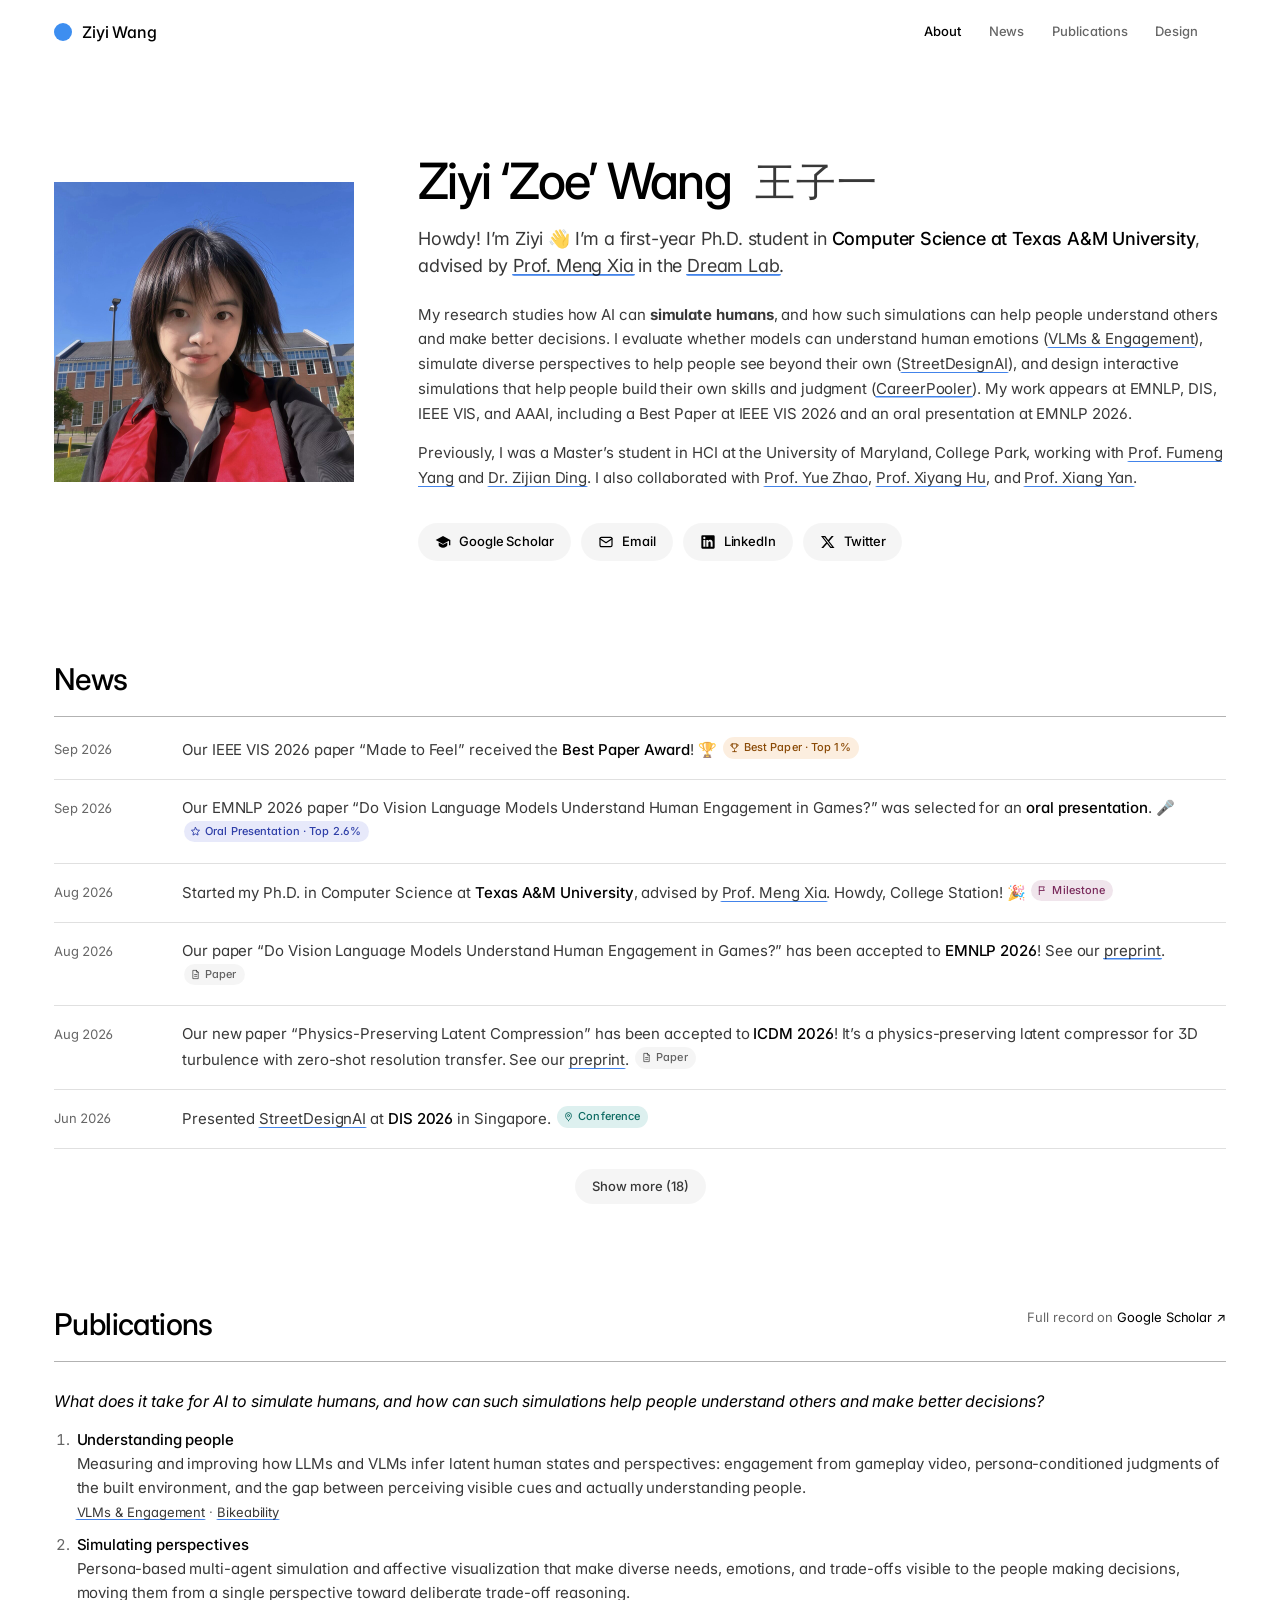
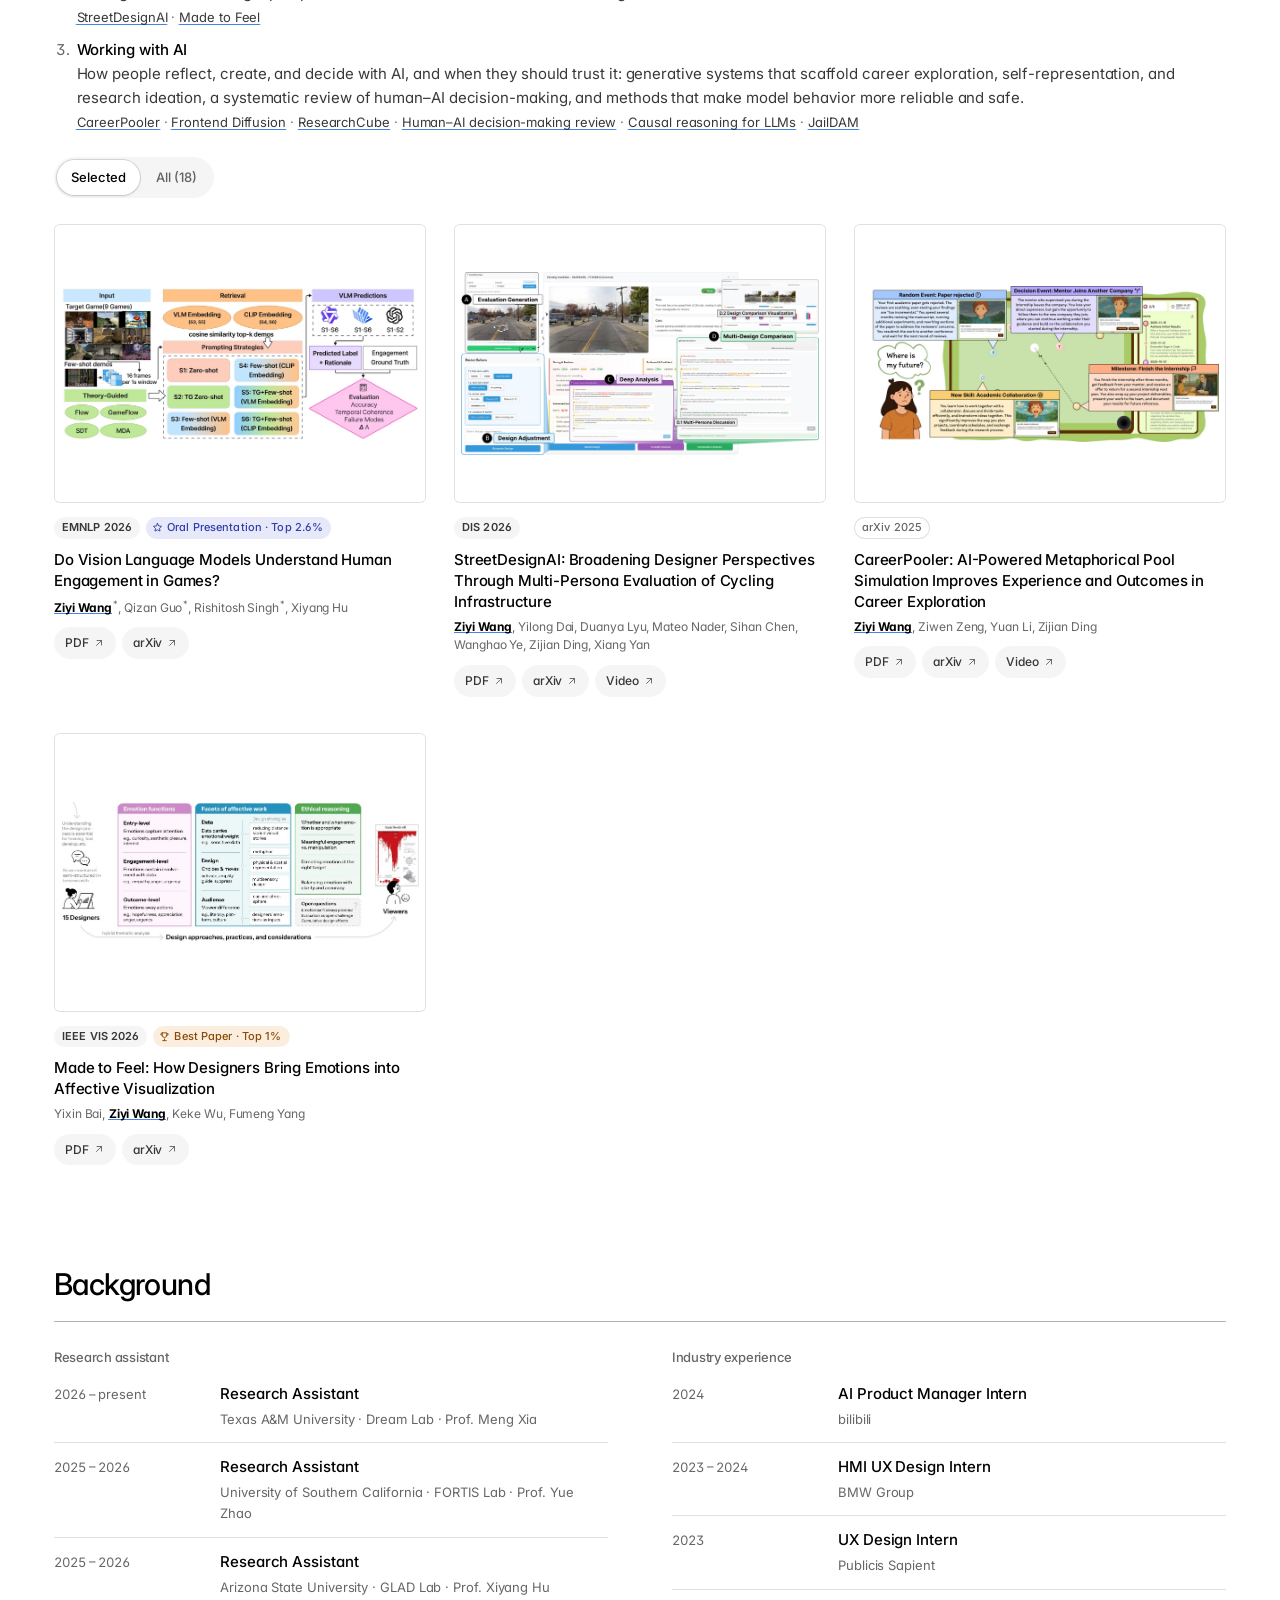
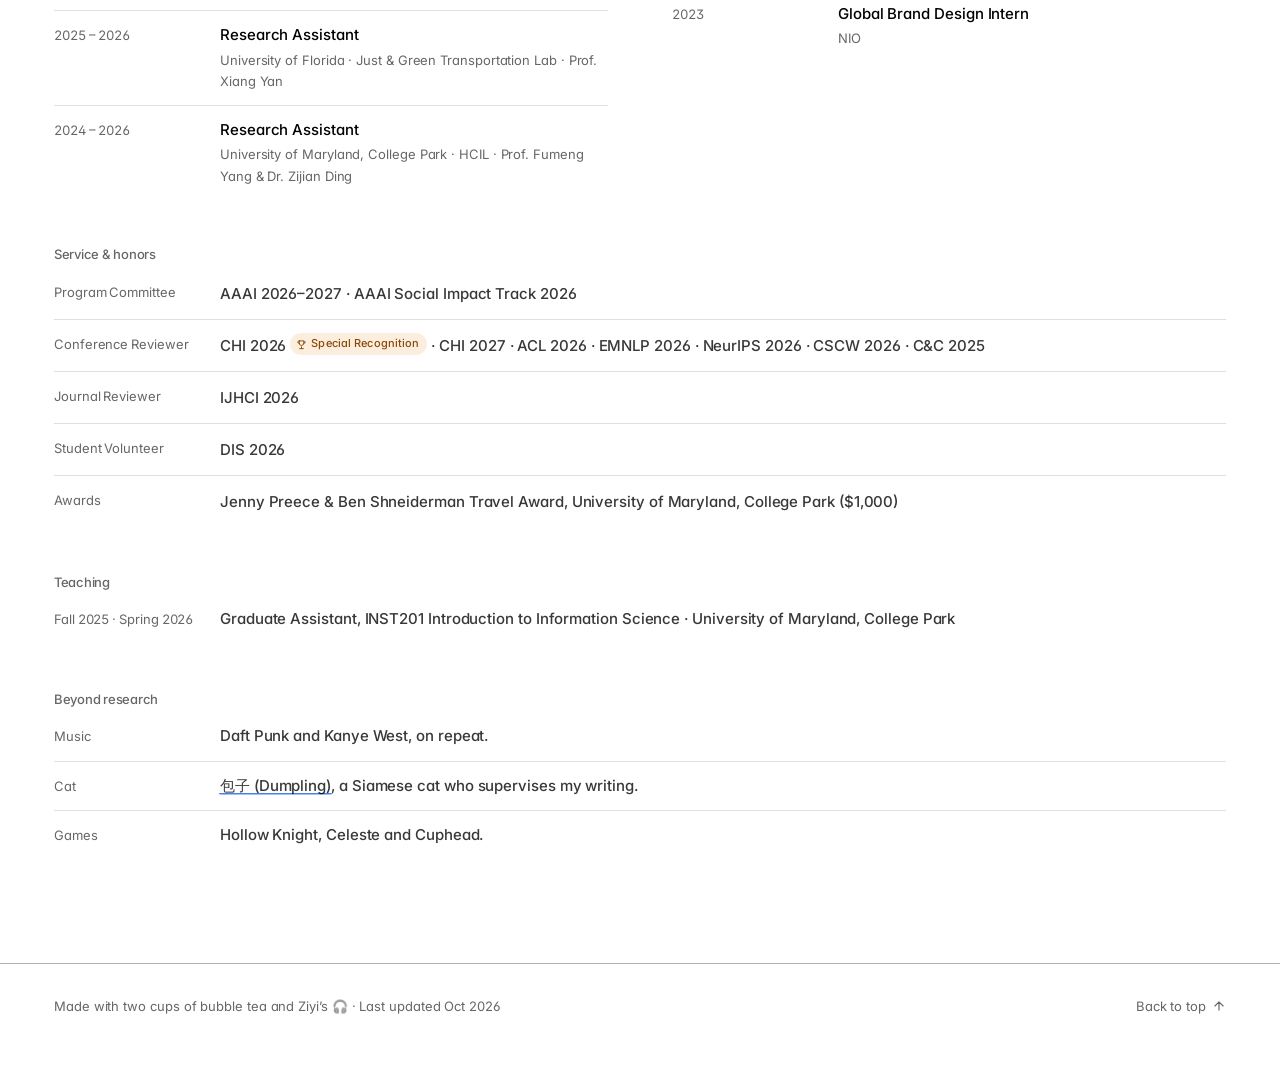
==== index.html @ a29a00b7 "Google Scholar link: sort by date" ====
<!doctype html>
<html lang="en">
<head>
  <meta charset="utf-8">
  <meta name="viewport" content="width=device-width, initial-scale=1, viewport-fit=cover">
  <title>Ziyi (Zoe) Wang — Human-Centered AI &amp; NLP, Texas A&amp;M</title>
  <meta name="description" content="Ziyi ‘Zoe’ Wang is a Ph.D. student in Computer Science at Texas A&amp;M University studying how AI can simulate humans, from role-playing personas to predicting human judgments, engagement, and affect, and how such simulations can help people understand others and make better decisions.">
  <meta name="author" content="Ziyi Wang">
  <meta name="color-scheme" content="light">
  <meta name="theme-color" content="#ffffff">
  <link rel="canonical" href="https://www.zoe-wang.com/">
  <meta property="og:type" content="website">
  <meta property="og:title" content="Ziyi (Zoe) Wang — Human-Centered AI &amp; NLP, Texas A&amp;M">
  <meta property="og:description" content="Ziyi ‘Zoe’ Wang is a Ph.D. student in Computer Science at Texas A&amp;M University studying how AI can simulate humans, from role-playing personas to predicting human judgments, engagement, and affect, and how such simulations can help people understand others and make better decisions.">
  <meta property="og:url" content="https://www.zoe-wang.com/">
  <meta property="og:image" content="https://www.zoe-wang.com/assets/img/og.jpg">
  <meta property="og:image:width" content="1200">
  <meta property="og:image:height" content="630">
  <meta property="og:image:alt" content="Ziyi (Zoe) Wang">
  <meta name="twitter:card" content="summary_large_image">
  <meta name="twitter:site" content="@ZoeWang0213">
  <link rel="icon" href="assets/favicon.ico" sizes="any">
  <link rel="icon" href="assets/img/favicon-32.png" type="image/png" sizes="32x32">
  <link rel="apple-touch-icon" href="assets/img/apple-touch-icon.png">
  <link rel="preconnect" href="https://fonts.googleapis.com">
  <link rel="preconnect" href="https://fonts.gstatic.com" crossorigin>
  <link href="https://fonts.googleapis.com/css2?family=Inter:wght@400;500;600&display=swap" rel="stylesheet">
  <link rel="stylesheet" href="css/style.css">
  <script>document.documentElement.classList.add('js');</script>
  <script type="module" src="https://static.cloudflareinsights.com/beacon.min.js" data-cf-beacon='{"token": "7dd83ec796f2459d838b6e9bcfa32165"}'></script>
  <noscript><style>.pub[hidden]{display:flex!important}.news-item[hidden]{display:grid!important}.tabs,.more-row,[data-filter-status]{display:none!important}</style></noscript>
  <script type="application/ld+json">
  {"@context":"https://schema.org","@type":"Person","name":"Ziyi Wang","alternateName":["Zoe Wang","王子一"],
   "url":"https://www.zoe-wang.com/","image":"https://www.zoe-wang.com/assets/img/profile.jpg",
   "jobTitle":"Ph.D. student","affiliation":{"@type":"CollegeOrUniversity","name":"Texas A&M University"},
   "alumniOf":{"@type":"CollegeOrUniversity","name":"University of Maryland, College Park"},
   "email":"mailto:ziyiwang@tamu.edu",
   "sameAs":["https://scholar.google.com/citations?user=dYNpjEUAAAAJ","https://www.linkedin.com/in/ziyi-wang-488122292/","https://github.com/Zoewang0213","https://x.com/ZoeWang0213"]}
  </script>
</head>
<body>
  <a class="skip-link" href="#main">Skip to content</a>
  <div id="top"></div>

  <header class="site-header">
    <div class="wrap">
      <a class="brand" href="#top" aria-label="Ziyi Wang — home"><span class="brand-mark" aria-hidden="true"></span>Ziyi Wang</a>
      <nav class="nav" id="nav" aria-label="Primary"><a href="#about">About</a><a href="#news">News</a><a href="#publications">Publications</a><a href="design.html">Design</a></nav>
      <div class="nav-actions">
        <button class="icon-btn menu-btn" type="button" aria-label="Menu" aria-expanded="false" aria-controls="nav"><svg viewBox="0 0 24 24" fill="none" stroke="currentColor" stroke-width="1.8" stroke-linecap="round" aria-hidden="true"><path d="M4 7h16M4 12h16M4 17h16"/></svg></button>
      </div>
    </div>
  </header>
  <main id="main" tabindex="-1">
    <section class="hero" id="about">
      <div class="wrap hero-grid">
        <figure class="hero-photo">
          <img src="assets/img/profile.jpg" alt="Portrait of Ziyi Wang" width="1200" height="1200" fetchpriority="high">
        </figure>
        <div>
          <h1>Ziyi ‘Zoe’ Wang <span class="name-cn" lang="zh-Hans">王子一</span></h1>
          <p class="hero-sub">Howdy! I’m Ziyi 👋 I’m a first-year Ph.D. student in <b>Computer Science at Texas A&amp;M University</b>, advised by <a href="https://www.xiameng.org/">Prof. Meng Xia</a> in the <a href="https://www.xiameng.org/DreamLab/">Dream Lab</a>.</p>
          <div class="prose">
            <p>My research studies how AI can <b>simulate humans</b>, and how such simulations can help people understand others and make better decisions. I evaluate whether models can understand human emotions (<a href="https://arxiv.org/pdf/2603.18480" target="_blank" rel="noopener">VLMs &amp; Engagement</a>), simulate diverse perspectives to help people see beyond their own (<a href="https://arxiv.org/pdf/2601.15671" target="_blank" rel="noopener">StreetDesignAI</a>), and design interactive simulations that help people build their own skills and judgment (<a href="https://arxiv.org/pdf/2509.11461" target="_blank" rel="noopener">CareerPooler</a>). My work appears at EMNLP, DIS, IEEE VIS, and AAAI, including a Best Paper at IEEE VIS 2026 and an oral presentation at EMNLP 2026.</p>
            <p>Previously, I was a Master’s student in HCI at the University of Maryland, College Park, working with <a href="https://www.fmyang.com/">Prof. Fumeng Yang</a> and <a href="https://jason-ding.com/">Dr. Zijian Ding</a>. I also collaborated with <a href="https://viterbi-web.usc.edu/~yzhao010/">Prof. Yue Zhao</a>, <a href="https://xiyanghu.github.io/">Prof. Xiyang Hu</a>, and <a href="https://jacobyan0.github.io/">Prof. Xiang Yan</a>.</p>
          </div>
          <div class="hero-links">
            <a class="btn" href="https://scholar.google.com/citations?hl=en&amp;user=dYNpjEUAAAAJ&amp;view_op=list_works&amp;sortby=pubdate" target="_blank" rel="noopener"><svg viewBox="0 0 24 24" fill="currentColor" aria-hidden="true"><path d="M12 3 1 9l11 6 9-4.9V17h2V9L12 3zm-6.5 9.7V17c0 1.7 2.9 3.5 6.5 3.5s6.5-1.8 6.5-3.5v-4.3L12 16.3l-6.5-3.6z"/></svg>Google Scholar</a>
            <a class="btn" href="mailto:ziyiwang@tamu.edu"><svg viewBox="0 0 24 24" fill="none" stroke="currentColor" stroke-width="1.8" stroke-linecap="round" stroke-linejoin="round" aria-hidden="true"><rect x="3" y="5" width="18" height="14" rx="2"/><path d="m3 7 9 6 9-6"/></svg>Email</a>
            <a class="btn" href="https://www.linkedin.com/in/ziyi-wang-488122292/" target="_blank" rel="noopener"><svg viewBox="0 0 24 24" fill="currentColor" aria-hidden="true"><path d="M20.4 2H3.6A1.6 1.6 0 0 0 2 3.6v16.8A1.6 1.6 0 0 0 3.6 22h16.8a1.6 1.6 0 0 0 1.6-1.6V3.6A1.6 1.6 0 0 0 20.4 2zM8 19H5V9h3v10zM6.5 7.7a1.7 1.7 0 1 1 0-3.4 1.7 1.7 0 0 1 0 3.4zM19 19h-3v-4.9c0-1.2 0-2.7-1.6-2.7s-1.9 1.3-1.9 2.6V19h-3V9h2.9v1.4h.1a3.2 3.2 0 0 1 2.8-1.6c3 0 3.6 2 3.6 4.6V19z"/></svg>LinkedIn</a>
            <a class="btn" href="https://x.com/ZoeWang0213" target="_blank" rel="noopener"><svg viewBox="0 0 24 24" fill="currentColor" aria-hidden="true"><path d="M17.5 3h3.1l-6.8 7.8L21.8 21h-6.3l-4.9-6.4L5 21H1.9l7.3-8.3L1.5 3h6.4l4.4 5.9L17.5 3zm-1.1 16.2h1.7L6.9 4.7H5.1l11.3 14.5z"/></svg>Twitter</a>
          </div>
        </div>
      </div>
    </section>

    <section class="section" id="news" aria-labelledby="news-h">
      <div class="wrap">
        <div class="section-head">
          <h2 id="news-h">News</h2>
        </div>
        <ul class="news-list">
      <li class="news-item">
        <span class="news-date">Sep 2026</span>
        <span class="news-text">Our IEEE VIS 2026 paper “Made to Feel” received the <b>Best Paper Award</b>! 🏆 <span class="badge badge-award"><svg viewBox="0 0 24 24" fill="none" stroke="currentColor" stroke-width="2" stroke-linecap="round" stroke-linejoin="round" aria-hidden="true"><path d="M8 21h8M12 17v4M7 4h10v5a5 5 0 0 1-10 0V4z"/><path d="M7 6H4a3 3 0 0 0 3 4M17 6h3a3 3 0 0 1-3 4"/></svg>Best Paper · Top 1%</span></span>
      </li>
      <li class="news-item">
        <span class="news-date">Sep 2026</span>
        <span class="news-text">Our EMNLP 2026 paper “Do Vision Language Models Understand Human Engagement in Games?” was selected for an <b>oral presentation</b>. 🎤 <span class="badge badge-talk"><svg viewBox="0 0 24 24" fill="none" stroke="currentColor" stroke-width="2" stroke-linecap="round" stroke-linejoin="round" aria-hidden="true"><path d="m12 3 2.7 5.6 6.1.8-4.4 4.3 1.1 6.1L12 17l-5.5 2.8 1.1-6.1-4.4-4.3 6.1-.8z"/></svg>Oral Presentation · Top 2.6%</span></span>
      </li>
      <li class="news-item">
        <span class="news-date">Aug 2026</span>
        <span class="news-text">Started my Ph.D. in Computer Science at <b>Texas A&amp;M University</b>, advised by <a href="https://www.xiameng.org/">Prof. Meng Xia</a>. Howdy, College Station! 🎉 <span class="badge badge-milestone"><svg viewBox="0 0 24 24" fill="none" stroke="currentColor" stroke-width="2" stroke-linecap="round" stroke-linejoin="round" aria-hidden="true"><path d="M5 21V4M5 4h11l-2 4 2 4H5"/></svg>Milestone</span></span>
      </li>
      <li class="news-item">
        <span class="news-date">Aug 2026</span>
        <span class="news-text">Our paper “Do Vision Language Models Understand Human Engagement in Games?” has been accepted to <b>EMNLP 2026</b>! See our <a href="https://arxiv.org/abs/2603.18480">preprint</a>. <span class="badge"><svg viewBox="0 0 24 24" fill="none" stroke="currentColor" stroke-width="2" stroke-linecap="round" stroke-linejoin="round" aria-hidden="true"><path d="M7 3h7l4 4v14H7z"/><path d="M14 3v4h4M10 12h5M10 16h5"/></svg>Paper</span></span>
      </li>
      <li class="news-item">
        <span class="news-date">Aug 2026</span>
        <span class="news-text">Our new paper “Physics-Preserving Latent Compression” has been accepted to <b>ICDM 2026</b>! It’s a physics-preserving latent compressor for 3D turbulence with zero-shot resolution transfer. See our <a href="https://arxiv.org/abs/2606.21781">preprint</a>. <span class="badge"><svg viewBox="0 0 24 24" fill="none" stroke="currentColor" stroke-width="2" stroke-linecap="round" stroke-linejoin="round" aria-hidden="true"><path d="M7 3h7l4 4v14H7z"/><path d="M14 3v4h4M10 12h5M10 16h5"/></svg>Paper</span></span>
      </li>
      <li class="news-item">
        <span class="news-date">Jun 2026</span>
        <span class="news-text">Presented <a href="#pub-streetdesignai">StreetDesignAI</a> at <b>DIS 2026</b> in Singapore. <span class="badge badge-conference"><svg viewBox="0 0 24 24" fill="none" stroke="currentColor" stroke-width="2" stroke-linecap="round" stroke-linejoin="round" aria-hidden="true"><path d="M12 21s-6.5-5.6-6.5-11a6.5 6.5 0 0 1 13 0c0 5.4-6.5 11-6.5 11z"/><circle cx="12" cy="10" r="2.3"/></svg>Conference</span></span>
      </li>
      <li class="news-item" data-extra hidden>
        <span class="news-date">Jun 2026</span>
        <span class="news-text">Our new paper “Made to Feel” has been accepted to <b>IEEE VIS 2026</b>! It’s an interview study of how designers bring emotions into affective visualization. See our <a href="https://arxiv.org/abs/2607.01593">preprint</a>. <span class="badge"><svg viewBox="0 0 24 24" fill="none" stroke="currentColor" stroke-width="2" stroke-linecap="round" stroke-linejoin="round" aria-hidden="true"><path d="M7 3h7l4 4v14H7z"/><path d="M14 3v4h4M10 12h5M10 16h5"/></svg>Paper</span></span>
      </li>
      <li class="news-item" data-extra hidden>
        <span class="news-date">May 2026</span>
        <span class="news-text">Graduated from the <b>University of Maryland, College Park</b>, with an M.S. in Human-Computer Interaction. Thank you, HCIL! 🎓 <span class="badge badge-milestone"><svg viewBox="0 0 24 24" fill="none" stroke="currentColor" stroke-width="2" stroke-linecap="round" stroke-linejoin="round" aria-hidden="true"><path d="M5 21V4M5 4h11l-2 4 2 4H5"/></svg>Milestone</span></span>
      </li>
      <li class="news-item" data-extra hidden>
        <span class="news-date">May 2026</span>
        <span class="news-text">Our survey paper on a unified view of learning PDEs has been accepted to <b>IJCAI 2026</b>! See our <a href="https://arxiv.org/abs/2601.14517">preprint</a>. <span class="badge"><svg viewBox="0 0 24 24" fill="none" stroke="currentColor" stroke-width="2" stroke-linecap="round" stroke-linejoin="round" aria-hidden="true"><path d="M7 3h7l4 4v14H7z"/><path d="M14 3v4h4M10 12h5M10 16h5"/></svg>Paper</span></span>
      </li>
      <li class="news-item" data-extra hidden>
        <span class="news-date">Apr 2026</span>
        <span class="news-text">Attended <b>CHI 2026</b> in Barcelona, Spain. <span class="badge badge-conference"><svg viewBox="0 0 24 24" fill="none" stroke="currentColor" stroke-width="2" stroke-linecap="round" stroke-linejoin="round" aria-hidden="true"><path d="M12 21s-6.5-5.6-6.5-11a6.5 6.5 0 0 1 13 0c0 5.4-6.5 11-6.5 11z"/><circle cx="12" cy="10" r="2.3"/></svg>Conference</span></span>
      </li>
      <li class="news-item" data-extra hidden>
        <span class="news-date">Apr 2026</span>
        <span class="news-text">Our paper on multimodal ranking attacks against vision-language-model-based product search has been accepted to the <b>ACL 2026 KnowFM Workshop</b>! See our <a href="https://arxiv.org/abs/2601.12263">preprint</a>. <span class="badge"><svg viewBox="0 0 24 24" fill="none" stroke="currentColor" stroke-width="2" stroke-linecap="round" stroke-linejoin="round" aria-hidden="true"><path d="M7 3h7l4 4v14H7z"/><path d="M14 3v4h4M10 12h5M10 16h5"/></svg>Paper</span></span>
      </li>
      <li class="news-item" data-extra hidden>
        <span class="news-date">Mar 2026</span>
        <span class="news-text">We have a new paper examining whether vision-language models can infer human engagement from gameplay video. See our <a href="https://arxiv.org/abs/2603.18480">preprint</a>. <span class="badge badge-outline"><svg viewBox="0 0 24 24" fill="none" stroke="currentColor" stroke-width="2" stroke-linecap="round" stroke-linejoin="round" aria-hidden="true"><path d="M7 3h7l4 4v14H7z"/><path d="M14 3v4h4M10 12h5M10 16h5"/></svg>Preprint</span></span>
      </li>
      <li class="news-item" data-extra hidden>
        <span class="news-date">Mar 2026</span>
        <span class="news-text">Our new paper “StreetDesignAI” has been accepted to <b>DIS 2026</b>! It’s a persona-based multi-agent system that surfaces experiential conflicts in cycling infrastructure design and supports inclusive, trade-off-aware decision making. See our <a href="https://arxiv.org/abs/2601.15671">preprint</a>. <span class="badge"><svg viewBox="0 0 24 24" fill="none" stroke="currentColor" stroke-width="2" stroke-linecap="round" stroke-linejoin="round" aria-hidden="true"><path d="M7 3h7l4 4v14H7z"/><path d="M14 3v4h4M10 12h5M10 16h5"/></svg>Paper</span></span>
      </li>
      <li class="news-item" data-extra hidden>
        <span class="news-date">Jan 2026</span>
        <span class="news-text">We have a new survey systematically reviewing 1,493 papers on human–AI decision-making, proposing unified taxonomies of AI and human roles. See our <a href="https://hal.science/hal-05499178/document">preprint</a>. <span class="badge badge-outline"><svg viewBox="0 0 24 24" fill="none" stroke="currentColor" stroke-width="2" stroke-linecap="round" stroke-linejoin="round" aria-hidden="true"><path d="M7 3h7l4 4v14H7z"/><path d="M14 3v4h4M10 12h5M10 16h5"/></svg>Preprint</span></span>
      </li>
      <li class="news-item" data-extra hidden>
        <span class="news-date">Jan 2026</span>
        <span class="news-text">We have a new paper “Persona-aware and Explainable Bikeability Assessment” on persona-conditioned vision-language models for explainable bikeability prediction. See our <a href="https://arxiv.org/abs/2601.03534">preprint</a>. <span class="badge badge-outline"><svg viewBox="0 0 24 24" fill="none" stroke="currentColor" stroke-width="2" stroke-linecap="round" stroke-linejoin="round" aria-hidden="true"><path d="M7 3h7l4 4v14H7z"/><path d="M14 3v4h4M10 12h5M10 16h5"/></svg>Preprint</span></span>
      </li>
      <li class="news-item" data-extra hidden>
        <span class="news-date">Jan 2026</span>
        <span class="news-text">We have a new paper introducing ResearchCube, a multi-dimensional trade-off exploration system for research ideation. See our <a href="https://arxiv.org/abs/2604.11538">preprint</a>. <span class="badge badge-outline"><svg viewBox="0 0 24 24" fill="none" stroke="currentColor" stroke-width="2" stroke-linecap="round" stroke-linejoin="round" aria-hidden="true"><path d="M7 3h7l4 4v14H7z"/><path d="M14 3v4h4M10 12h5M10 16h5"/></svg>Preprint</span></span>
      </li>
      <li class="news-item" data-extra hidden>
        <span class="news-date">Nov 2025</span>
        <span class="news-text">Our paper on mitigating hallucinations in LLMs using causal reasoning has been accepted to <b>AAAI 2026</b>! See our <a href="https://arxiv.org/abs/2508.12495">preprint</a>. <span class="badge"><svg viewBox="0 0 24 24" fill="none" stroke="currentColor" stroke-width="2" stroke-linecap="round" stroke-linejoin="round" aria-hidden="true"><path d="M7 3h7l4 4v14H7z"/><path d="M14 3v4h4M10 12h5M10 16h5"/></svg>Paper</span></span>
      </li>
      <li class="news-item" data-extra hidden>
        <span class="news-date">Oct 2025</span>
        <span class="news-text">Our new paper “From Image Generation to Infrastructure Design” has been accepted to the <b>NeurIPS 2025 UrbanAI Workshop</b>! It’s a multi-agent pipeline for realistic street-design generation. See our <a href="https://arxiv.org/abs/2509.05469">preprint</a>. <span class="badge"><svg viewBox="0 0 24 24" fill="none" stroke="currentColor" stroke-width="2" stroke-linecap="round" stroke-linejoin="round" aria-hidden="true"><path d="M7 3h7l4 4v14H7z"/><path d="M14 3v4h4M10 12h5M10 16h5"/></svg>Paper</span></span>
      </li>
      <li class="news-item" data-extra hidden>
        <span class="news-date">Sep 2025</span>
        <span class="news-text">We have a new paper introducing CareerPooler, a generative-AI-powered pool-table metaphor system for career exploration that improves engagement, satisfaction, and clarity compared to chatbot baselines. See our <a href="https://arxiv.org/abs/2509.11461">preprint</a>. <span class="badge badge-outline"><svg viewBox="0 0 24 24" fill="none" stroke="currentColor" stroke-width="2" stroke-linecap="round" stroke-linejoin="round" aria-hidden="true"><path d="M7 3h7l4 4v14H7z"/><path d="M14 3v4h4M10 12h5M10 16h5"/></svg>Preprint</span></span>
      </li>
      <li class="news-item" data-extra hidden>
        <span class="news-date">Jul 2025</span>
        <span class="news-text">Our new paper “Frontend Diffusion” has been accepted to <b>IEEE VL/HCC 2025</b>! It’s a multi-stage AI system that turns sketches into website code for junior researchers and designers. See our <a href="https://arxiv.org/abs/2502.03788">preprint</a>. <span class="badge"><svg viewBox="0 0 24 24" fill="none" stroke="currentColor" stroke-width="2" stroke-linecap="round" stroke-linejoin="round" aria-hidden="true"><path d="M7 3h7l4 4v14H7z"/><path d="M14 3v4h4M10 12h5M10 16h5"/></svg>Paper</span></span>
      </li>
      <li class="news-item" data-extra hidden>
        <span class="news-date">Jul 2025</span>
        <span class="news-text">Our new paper “JailDAM” has been accepted to <b>COLM 2025</b>! It proposes an adaptive memory approach for jailbreak detection in vision-language models. See the <a href="https://arxiv.org/abs/2504.03770">preprint</a>. <span class="badge"><svg viewBox="0 0 24 24" fill="none" stroke="currentColor" stroke-width="2" stroke-linecap="round" stroke-linejoin="round" aria-hidden="true"><path d="M7 3h7l4 4v14H7z"/><path d="M14 3v4h4M10 12h5M10 16h5"/></svg>Paper</span></span>
      </li>
      <li class="news-item" data-extra hidden>
        <span class="news-date">Jun 2025</span>
        <span class="news-text">We have a new paper accepted to <b>ECML PKDD 2025</b> on leveraging LLMs for few-shot graph OOD detection. See our <a href="https://arxiv.org/abs/2503.22097">preprint</a>. <span class="badge"><svg viewBox="0 0 24 24" fill="none" stroke="currentColor" stroke-width="2" stroke-linecap="round" stroke-linejoin="round" aria-hidden="true"><path d="M7 3h7l4 4v14H7z"/><path d="M14 3v4h4M10 12h5M10 16h5"/></svg>Paper</span></span>
      </li>
      <li class="news-item" data-extra hidden>
        <span class="news-date">May 2025</span>
        <span class="news-text">We have a new paper on zero-shot graph OOD detection using foundation models (GLIP-OOD). See our <a href="https://arxiv.org/abs/2504.21186">preprint</a>. <span class="badge badge-outline"><svg viewBox="0 0 24 24" fill="none" stroke="currentColor" stroke-width="2" stroke-linecap="round" stroke-linejoin="round" aria-hidden="true"><path d="M7 3h7l4 4v14H7z"/><path d="M14 3v4h4M10 12h5M10 16h5"/></svg>Preprint</span></span>
      </li>
      <li class="news-item" data-extra hidden>
        <span class="news-date">May 2025</span>
        <span class="news-text">We have a new paper introducing GOE-LLM, a framework using LLMs to generate synthetic OOD nodes for graph OOD detection without requiring real OOD data. See our <a href="https://arxiv.org/abs/2504.21198">preprint</a>. <span class="badge badge-outline"><svg viewBox="0 0 24 24" fill="none" stroke="currentColor" stroke-width="2" stroke-linecap="round" stroke-linejoin="round" aria-hidden="true"><path d="M7 3h7l4 4v14H7z"/><path d="M14 3v4h4M10 12h5M10 16h5"/></svg>Preprint</span></span>
      </li>
        </ul>
        <div class="more-row">
          <button class="btn btn-ghost" type="button" data-news-more data-step="5" aria-expanded="false" data-label-more="Show more" data-label-less="Show less">Show more</button>
        </div>
      </div>
    </section>

    <section class="section" id="publications" aria-labelledby="pubs-h">
      <div class="wrap">
        <div class="section-head">
          <h2 id="pubs-h">Publications</h2>
          <p class="aside">Full record on <a href="https://scholar.google.com/citations?hl=en&amp;user=dYNpjEUAAAAJ&amp;view_op=list_works&amp;sortby=pubdate" target="_blank" rel="noopener">Google Scholar ↗</a></p>
        </div>
        <div class="research">
          <p class="research-q">What does it take for AI to simulate humans, and how can such simulations help people understand others and make better decisions?</p>
          <ol class="themes">
            <li><b>Understanding people</b> <span class="theme-desc">Measuring and improving how LLMs and VLMs infer latent human states and perspectives: engagement from gameplay video, persona-conditioned judgments of the built environment, and the gap between perceiving visible cues and actually understanding people.</span> <span class="theme-papers"><a href="https://arxiv.org/pdf/2603.18480" target="_blank" rel="noopener">VLMs &amp; Engagement</a> · <a href="https://arxiv.org/pdf/2601.03534" target="_blank" rel="noopener">Bikeability</a></span></li>
            <li><b>Simulating perspectives</b> <span class="theme-desc">Persona-based multi-agent simulation and affective visualization that make diverse needs, emotions, and trade-offs visible to the people making decisions, moving them from a single perspective toward deliberate trade-off reasoning.</span> <span class="theme-papers"><a href="https://arxiv.org/pdf/2601.15671" target="_blank" rel="noopener">StreetDesignAI</a> · <a href="https://arxiv.org/pdf/2607.01593" target="_blank" rel="noopener">Made to Feel</a></span></li>
            <li><b>Working with AI</b> <span class="theme-desc">How people reflect, create, and decide with AI, and when they should trust it: generative systems that scaffold career exploration, self-representation, and research ideation, a systematic review of human–AI decision-making, and methods that make model behavior more reliable and safe.</span> <span class="theme-papers"><a href="https://arxiv.org/pdf/2509.11461" target="_blank" rel="noopener">CareerPooler</a> · <a href="https://arxiv.org/pdf/2502.03788" target="_blank" rel="noopener">Frontend Diffusion</a> · <a href="https://arxiv.org/pdf/2604.11538" target="_blank" rel="noopener">ResearchCube</a> · <a href="https://hal.science/hal-05499178/document" target="_blank" rel="noopener">Human–AI decision-making review</a> · <a href="https://arxiv.org/pdf/2508.12495" target="_blank" rel="noopener">Causal reasoning for LLMs</a> · <a href="https://arxiv.org/pdf/2504.03770" target="_blank" rel="noopener">JailDAM</a></span></li>
          </ol>
        </div>
        <div class="pub-toolbar">
          <div class="tabs" role="group" aria-label="Filter publications">
            <button class="tab" type="button" data-filter="selected" aria-pressed="true">Selected</button>
            <button class="tab" type="button" data-filter="all" aria-pressed="false">All (18)</button>
          </div>
          <p class="visually-hidden" aria-live="polite" data-filter-status></p>
        </div>
        <ul class="pub-list">
      <li class="pub" id="pub-vlm-engagement" data-tags="first selected" data-year="2026" data-area="hci">
        <a class="pub-thumb" href="https://arxiv.org/abs/2603.18480" target="_blank" rel="noopener" tabindex="-1" aria-hidden="true">
          <img src="assets/img/pubs/vlm-engagement.jpg" alt="" loading="lazy" decoding="async">
        </a>
        <div class="pub-body">
          <div class="pub-meta"><span class="venue">EMNLP 2026<span class="visually-hidden"> (Conference on Empirical Methods in Natural Language Processing)</span></span><span class="badge badge-talk"><svg viewBox="0 0 24 24" fill="none" stroke="currentColor" stroke-width="2" stroke-linecap="round" stroke-linejoin="round" aria-hidden="true"><path d="m12 3 2.7 5.6 6.1.8-4.4 4.3 1.1 6.1L12 17l-5.5 2.8 1.1-6.1-4.4-4.3 6.1-.8z"/></svg>Oral Presentation · Top 2.6%</span></div>
          <h3 class="pub-title">Do Vision Language Models Understand Human Engagement in Games?</h3>
          <p class="pub-authors"><span class="me">Ziyi Wang</span><sup>*</sup>, Qizan Guo<sup>*</sup>, Rishitosh Singh<sup>*</sup>, Xiyang Hu</p>
          <div class="pub-links"><a href="https://arxiv.org/pdf/2603.18480" target="_blank" rel="noopener">PDF<svg viewBox="0 0 24 24" fill="none" stroke="currentColor" stroke-width="2" stroke-linecap="round" stroke-linejoin="round" aria-hidden="true"><path d="M7 17 17 7M8 7h9v9"/></svg></a><a href="https://arxiv.org/abs/2603.18480" target="_blank" rel="noopener">arXiv<svg viewBox="0 0 24 24" fill="none" stroke="currentColor" stroke-width="2" stroke-linecap="round" stroke-linejoin="round" aria-hidden="true"><path d="M7 17 17 7M8 7h9v9"/></svg></a></div>
        </div>
      </li>
      <li class="pub" id="pub-streetdesignai" data-tags="first selected" data-year="2026" data-area="hci">
        <a class="pub-thumb" href="https://arxiv.org/abs/2601.15671" target="_blank" rel="noopener" tabindex="-1" aria-hidden="true">
          <img src="assets/img/pubs/streetdesignai.jpg" alt="" loading="lazy" decoding="async">
        </a>
        <div class="pub-body">
          <div class="pub-meta"><span class="venue">DIS 2026<span class="visually-hidden"> (ACM Designing Interactive Systems Conference)</span></span></div>
          <h3 class="pub-title">StreetDesignAI: Broadening Designer Perspectives Through Multi-Persona Evaluation of Cycling Infrastructure</h3>
          <p class="pub-authors"><span class="me">Ziyi Wang</span>, Yilong Dai, Duanya Lyu, Mateo Nader, Sihan Chen, Wanghao Ye, Zijian Ding, Xiang Yan</p>
          <div class="pub-links"><a href="https://arxiv.org/pdf/2601.15671" target="_blank" rel="noopener">PDF<svg viewBox="0 0 24 24" fill="none" stroke="currentColor" stroke-width="2" stroke-linecap="round" stroke-linejoin="round" aria-hidden="true"><path d="M7 17 17 7M8 7h9v9"/></svg></a><a href="https://arxiv.org/abs/2601.15671" target="_blank" rel="noopener">arXiv<svg viewBox="0 0 24 24" fill="none" stroke="currentColor" stroke-width="2" stroke-linecap="round" stroke-linejoin="round" aria-hidden="true"><path d="M7 17 17 7M8 7h9v9"/></svg></a><a href="https://drive.google.com/file/d/1ILckkzmCNqgRDFxUycu3HSWg9ct5IPx1/view?usp=drive_link" target="_blank" rel="noopener">Video<svg viewBox="0 0 24 24" fill="none" stroke="currentColor" stroke-width="2" stroke-linecap="round" stroke-linejoin="round" aria-hidden="true"><path d="M7 17 17 7M8 7h9v9"/></svg></a></div>
        </div>
      </li>
      <li class="pub" id="pub-careerpooler" data-tags="first selected" data-year="2025" data-area="hci">
        <a class="pub-thumb" href="https://arxiv.org/abs/2509.11461" target="_blank" rel="noopener" tabindex="-1" aria-hidden="true">
          <img src="assets/img/pubs/careerpooler.jpg" alt="" loading="lazy" decoding="async">
        </a>
        <div class="pub-body">
          <div class="pub-meta"><span class="venue is-preprint">arXiv 2025<span class="visually-hidden"> (arXiv preprint)</span></span></div>
          <h3 class="pub-title">CareerPooler: AI-Powered Metaphorical Pool Simulation Improves Experience and Outcomes in Career Exploration</h3>
          <p class="pub-authors"><span class="me">Ziyi Wang</span>, Ziwen Zeng, Yuan Li, Zijian Ding</p>
          <div class="pub-links"><a href="https://arxiv.org/pdf/2509.11461" target="_blank" rel="noopener">PDF<svg viewBox="0 0 24 24" fill="none" stroke="currentColor" stroke-width="2" stroke-linecap="round" stroke-linejoin="round" aria-hidden="true"><path d="M7 17 17 7M8 7h9v9"/></svg></a><a href="https://arxiv.org/abs/2509.11461" target="_blank" rel="noopener">arXiv<svg viewBox="0 0 24 24" fill="none" stroke="currentColor" stroke-width="2" stroke-linecap="round" stroke-linejoin="round" aria-hidden="true"><path d="M7 17 17 7M8 7h9v9"/></svg></a><a href="https://drive.google.com/file/d/14nSX1ZGgCBLzg_B7leuH9zPsuEBEkmMA/view?usp=sharing" target="_blank" rel="noopener">Video<svg viewBox="0 0 24 24" fill="none" stroke="currentColor" stroke-width="2" stroke-linecap="round" stroke-linejoin="round" aria-hidden="true"><path d="M7 17 17 7M8 7h9v9"/></svg></a></div>
        </div>
      </li>
      <li class="pub" id="pub-bikeability" data-tags="first" data-year="2026" data-area="ml" hidden>
        <a class="pub-thumb" href="https://arxiv.org/abs/2601.03534" target="_blank" rel="noopener" tabindex="-1" aria-hidden="true">
          <img src="assets/img/pubs/bikeability.jpg" alt="" loading="lazy" decoding="async">
        </a>
        <div class="pub-body">
          <div class="pub-meta"><span class="venue is-preprint">arXiv 2026<span class="visually-hidden"> (arXiv preprint)</span></span></div>
          <h3 class="pub-title">Persona-aware and Explainable Bikeability Assessment: A Vision-Language Model Approach</h3>
          <p class="pub-authors">Yilong Dai, <span class="me">Ziyi Wang</span>, Chenguang Wang, Kexin Zhou, Yiheng Qian, Susu Xu, Xiang Yan</p>
          <div class="pub-links"><a href="https://arxiv.org/pdf/2601.03534" target="_blank" rel="noopener">PDF<svg viewBox="0 0 24 24" fill="none" stroke="currentColor" stroke-width="2" stroke-linecap="round" stroke-linejoin="round" aria-hidden="true"><path d="M7 17 17 7M8 7h9v9"/></svg></a><a href="https://arxiv.org/abs/2601.03534" target="_blank" rel="noopener">arXiv<svg viewBox="0 0 24 24" fill="none" stroke="currentColor" stroke-width="2" stroke-linecap="round" stroke-linejoin="round" aria-hidden="true"><path d="M7 17 17 7M8 7h9v9"/></svg></a></div>
        </div>
      </li>
      <li class="pub" id="pub-made-to-feel" data-tags="selected" data-year="2026" data-area="hci">
        <a class="pub-thumb" href="https://arxiv.org/abs/2607.01593" target="_blank" rel="noopener" tabindex="-1" aria-hidden="true">
          <img src="assets/img/pubs/made-to-feel.jpg" alt="" loading="lazy" decoding="async">
        </a>
        <div class="pub-body">
          <div class="pub-meta"><span class="venue">IEEE VIS 2026<span class="visually-hidden"> (IEEE Visualization Conference (Short Paper))</span></span><span class="badge badge-award"><svg viewBox="0 0 24 24" fill="none" stroke="currentColor" stroke-width="2" stroke-linecap="round" stroke-linejoin="round" aria-hidden="true"><path d="M8 21h8M12 17v4M7 4h10v5a5 5 0 0 1-10 0V4z"/><path d="M7 6H4a3 3 0 0 0 3 4M17 6h3a3 3 0 0 1-3 4"/></svg>Best Paper · Top 1%</span></div>
          <h3 class="pub-title">Made to Feel: How Designers Bring Emotions into Affective Visualization</h3>
          <p class="pub-authors">Yixin Bai, <span class="me">Ziyi Wang</span>, Keke Wu, Fumeng Yang</p>
          <div class="pub-links"><a href="https://arxiv.org/pdf/2607.01593" target="_blank" rel="noopener">PDF<svg viewBox="0 0 24 24" fill="none" stroke="currentColor" stroke-width="2" stroke-linecap="round" stroke-linejoin="round" aria-hidden="true"><path d="M7 17 17 7M8 7h9v9"/></svg></a><a href="https://arxiv.org/abs/2607.01593" target="_blank" rel="noopener">arXiv<svg viewBox="0 0 24 24" fill="none" stroke="currentColor" stroke-width="2" stroke-linecap="round" stroke-linejoin="round" aria-hidden="true"><path d="M7 17 17 7M8 7h9v9"/></svg></a></div>
        </div>
      </li>
      <li class="pub" id="pub-pplc" data-tags="" data-year="2026" data-area="science" hidden>
        <a class="pub-thumb" href="https://arxiv.org/abs/2606.21781" target="_blank" rel="noopener" tabindex="-1" aria-hidden="true">
          <img src="assets/img/pubs/pplc.jpg" alt="" loading="lazy" decoding="async">
        </a>
        <div class="pub-body">
          <div class="pub-meta"><span class="venue">ICDM 2026<span class="visually-hidden"> (IEEE International Conference on Data Mining)</span></span></div>
          <h3 class="pub-title">Physics-Preserving Latent Compression for Zero-Shot Resolution Transfer in 3D Turbulence</h3>
          <p class="pub-authors">Yilong Dai, Yiming Sun, Yiheng Chen, <span class="me">Ziyi Wang</span>, Shengyu Chen, Xiaowei Jia, Runlong Yu</p>
          <div class="pub-links"><a href="https://arxiv.org/pdf/2606.21781" target="_blank" rel="noopener">PDF<svg viewBox="0 0 24 24" fill="none" stroke="currentColor" stroke-width="2" stroke-linecap="round" stroke-linejoin="round" aria-hidden="true"><path d="M7 17 17 7M8 7h9v9"/></svg></a><a href="https://arxiv.org/abs/2606.21781" target="_blank" rel="noopener">arXiv<svg viewBox="0 0 24 24" fill="none" stroke="currentColor" stroke-width="2" stroke-linecap="round" stroke-linejoin="round" aria-hidden="true"><path d="M7 17 17 7M8 7h9v9"/></svg></a></div>
        </div>
      </li>
      <li class="pub" id="pub-pde-solvers" data-tags="" data-year="2026" data-area="science" hidden>
        <a class="pub-thumb" href="https://arxiv.org/abs/2601.14517" target="_blank" rel="noopener" tabindex="-1" aria-hidden="true">
          <img src="assets/img/pubs/pde-solvers.jpg" alt="" loading="lazy" decoding="async">
        </a>
        <div class="pub-body">
          <div class="pub-meta"><span class="venue">IJCAI 2026<span class="visually-hidden"> (International Joint Conference on Artificial Intelligence (Survey Track))</span></span></div>
          <h3 class="pub-title">Learning PDE Solvers with Physics and Data: A Unifying View of Physics-Informed Neural Networks and Neural Operators</h3>
          <p class="pub-authors">Yilong Dai, Shengyu Chen, <span class="me">Ziyi Wang</span>, Xiaowei Jia, Yiqun Xie, Vipin Kumar, Runlong Yu</p>
          <div class="pub-links"><a href="https://arxiv.org/pdf/2601.14517" target="_blank" rel="noopener">PDF<svg viewBox="0 0 24 24" fill="none" stroke="currentColor" stroke-width="2" stroke-linecap="round" stroke-linejoin="round" aria-hidden="true"><path d="M7 17 17 7M8 7h9v9"/></svg></a><a href="https://arxiv.org/abs/2601.14517" target="_blank" rel="noopener">arXiv<svg viewBox="0 0 24 24" fill="none" stroke="currentColor" stroke-width="2" stroke-linecap="round" stroke-linejoin="round" aria-hidden="true"><path d="M7 17 17 7M8 7h9v9"/></svg></a></div>
        </div>
      </li>
      <li class="pub" id="pub-researchcube" data-tags="" data-year="2026" data-area="hci" hidden>
        <a class="pub-thumb" href="https://arxiv.org/abs/2604.11538" target="_blank" rel="noopener" tabindex="-1" aria-hidden="true">
          <img src="assets/img/pubs/researchcube.jpg" alt="" loading="lazy" decoding="async">
        </a>
        <div class="pub-body">
          <div class="pub-meta"><span class="venue is-preprint">arXiv 2026<span class="visually-hidden"> (arXiv preprint)</span></span></div>
          <h3 class="pub-title">ResearchCube: Multi-Dimensional Trade-off Exploration for Research Ideation</h3>
          <p class="pub-authors">Zijian Ding, Fenghai Li, <span class="me">Ziyi Wang</span>, Joel Chan</p>
          <div class="pub-links"><a href="https://arxiv.org/pdf/2604.11538" target="_blank" rel="noopener">PDF<svg viewBox="0 0 24 24" fill="none" stroke="currentColor" stroke-width="2" stroke-linecap="round" stroke-linejoin="round" aria-hidden="true"><path d="M7 17 17 7M8 7h9v9"/></svg></a><a href="https://arxiv.org/abs/2604.11538" target="_blank" rel="noopener">arXiv<svg viewBox="0 0 24 24" fill="none" stroke="currentColor" stroke-width="2" stroke-linecap="round" stroke-linejoin="round" aria-hidden="true"><path d="M7 17 17 7M8 7h9v9"/></svg></a></div>
        </div>
      </li>
      <li class="pub" id="pub-sovereign-os" data-tags="" data-year="2026" data-area="ml" hidden>
        <a class="pub-thumb" href="https://arxiv.org/abs/2603.14011" target="_blank" rel="noopener" tabindex="-1" aria-hidden="true">
          <img src="assets/img/pubs/sovereign-os.jpg" alt="" loading="lazy" decoding="async">
        </a>
        <div class="pub-body">
          <div class="pub-meta"><span class="venue is-preprint">arXiv 2026<span class="visually-hidden"> (arXiv preprint (demo paper))</span></span><span class="badge"><svg viewBox="0 0 24 24" fill="currentColor" aria-hidden="true"><path d="M12 2a10 10 0 0 0-3.2 19.5c.5.1.7-.2.7-.5v-1.8c-2.8.6-3.4-1.2-3.4-1.2-.4-1.2-1.1-1.5-1.1-1.5-.9-.6.1-.6.1-.6 1 .1 1.5 1 1.5 1 .9 1.6 2.4 1.1 3 .9.1-.7.4-1.1.6-1.4-2.2-.2-4.6-1.1-4.6-4.9 0-1.1.4-2 1-2.7-.1-.3-.4-1.3.1-2.7 0 0 .8-.3 2.8 1a9.5 9.5 0 0 1 5 0c1.9-1.3 2.8-1 2.8-1 .5 1.4.2 2.4.1 2.7.6.7 1 1.6 1 2.7 0 3.8-2.3 4.7-4.6 4.9.4.3.7.9.7 1.9v2.8c0 .3.2.6.7.5A10 10 0 0 0 12 2z"/></svg>GitHub · 95 stars</span></div>
          <h3 class="pub-title">Sovereign-OS: A Charter-Governed Operating System for Autonomous AI Agents with Verifiable Fiscal Discipline</h3>
          <p class="pub-authors">Aojie Yuan, Haiyue Zhang, <span class="me">Ziyi Wang</span>, Yue Zhao</p>
          <div class="pub-links"><a href="https://arxiv.org/pdf/2603.14011" target="_blank" rel="noopener">PDF<svg viewBox="0 0 24 24" fill="none" stroke="currentColor" stroke-width="2" stroke-linecap="round" stroke-linejoin="round" aria-hidden="true"><path d="M7 17 17 7M8 7h9v9"/></svg></a><a href="https://arxiv.org/abs/2603.14011" target="_blank" rel="noopener">arXiv<svg viewBox="0 0 24 24" fill="none" stroke="currentColor" stroke-width="2" stroke-linecap="round" stroke-linejoin="round" aria-hidden="true"><path d="M7 17 17 7M8 7h9v9"/></svg></a><a href="https://github.com/Justin0504/Sovereign-OS" target="_blank" rel="noopener">Code<svg viewBox="0 0 24 24" fill="none" stroke="currentColor" stroke-width="2" stroke-linecap="round" stroke-linejoin="round" aria-hidden="true"><path d="M7 17 17 7M8 7h9v9"/></svg></a><a href="https://youtu.be/vOarAI_epb4" target="_blank" rel="noopener">Demo<svg viewBox="0 0 24 24" fill="none" stroke="currentColor" stroke-width="2" stroke-linecap="round" stroke-linejoin="round" aria-hidden="true"><path d="M7 17 17 7M8 7h9v9"/></svg></a></div>
        </div>
      </li>
      <li class="pub" id="pub-multimodal-geo" data-tags="" data-year="2026" data-area="ml" hidden>
        <a class="pub-thumb" href="https://arxiv.org/abs/2601.12263" target="_blank" rel="noopener" tabindex="-1" aria-hidden="true">
          <img src="assets/img/pubs/multimodal-geo.jpg" alt="" loading="lazy" decoding="async">
        </a>
        <div class="pub-body">
          <div class="pub-meta"><span class="venue">ACL 2026 KnowFM Workshop<span class="visually-hidden"> (Workshop on Towards Knowledgeable Foundation Models at ACL 2026)</span></span></div>
          <h3 class="pub-title">Multimodal Generative Engine Optimization: Rank Manipulation for Vision-Language Model Rankers</h3>
          <p class="pub-authors">Yixuan Du, Chenxiao Yu, Haoyan Xu, <span class="me">Ziyi Wang</span>, Yue Zhao, Xiyang Hu</p>
          <div class="pub-links"><a href="https://arxiv.org/pdf/2601.12263" target="_blank" rel="noopener">PDF<svg viewBox="0 0 24 24" fill="none" stroke="currentColor" stroke-width="2" stroke-linecap="round" stroke-linejoin="round" aria-hidden="true"><path d="M7 17 17 7M8 7h9v9"/></svg></a><a href="https://arxiv.org/abs/2601.12263" target="_blank" rel="noopener">arXiv<svg viewBox="0 0 24 24" fill="none" stroke="currentColor" stroke-width="2" stroke-linecap="round" stroke-linejoin="round" aria-hidden="true"><path d="M7 17 17 7M8 7h9v9"/></svg></a></div>
        </div>
      </li>
      <li class="pub" id="pub-haid-review" data-tags="" data-year="2026" data-area="hci" hidden>
        <a class="pub-thumb" href="https://hal.science/hal-05499178/document" target="_blank" rel="noopener" tabindex="-1" aria-hidden="true">
          <img src="assets/img/pubs/haid-review.jpg" alt="" loading="lazy" decoding="async">
        </a>
        <div class="pub-body">
          <div class="pub-meta"><span class="venue is-preprint">Preprint 2026<span class="visually-hidden"> (HAL preprint)</span></span></div>
          <h3 class="pub-title">In the Shadow of Judgment: Mapping Out the Landscape of Human–AI Decision-Making Through a Systematic Review</h3>
          <p class="pub-authors">Yixin Bai, Taehyun Yang, Zhongzheng Xu, Dayeon Ki, <span class="me">Ziyi Wang</span>, Yu Hou, Fumeng Yang</p>
          <div class="pub-links"><a href="https://hal.science/hal-05499178/document" target="_blank" rel="noopener">PDF<svg viewBox="0 0 24 24" fill="none" stroke="currentColor" stroke-width="2" stroke-linecap="round" stroke-linejoin="round" aria-hidden="true"><path d="M7 17 17 7M8 7h9v9"/></svg></a><a href="https://hal.science/hal-05499178/" target="_blank" rel="noopener">HAL<svg viewBox="0 0 24 24" fill="none" stroke="currentColor" stroke-width="2" stroke-linecap="round" stroke-linejoin="round" aria-hidden="true"><path d="M7 17 17 7M8 7h9v9"/></svg></a></div>
        </div>
      </li>
      <li class="pub" id="pub-llm-good" data-tags="" data-year="2025" data-area="ml" hidden>
        <a class="pub-thumb" href="https://arxiv.org/abs/2503.22097" target="_blank" rel="noopener" tabindex="-1" aria-hidden="true">
          <img src="assets/img/pubs/llm-good.jpg" alt="" loading="lazy" decoding="async">
        </a>
        <div class="pub-body">
          <div class="pub-meta"><span class="venue">ECML PKDD 2025<span class="visually-hidden"> (European Conference on Machine Learning and Principles and Practice of Knowledge Discovery in Databases)</span></span></div>
          <h3 class="pub-title">Few-Shot Graph Out-of-Distribution Detection with LLMs</h3>
          <p class="pub-authors">Haoyan Xu, Zhengtao Yao, Yushun Dong, <span class="me">Ziyi Wang</span>, Ryan A. Rossi, Mengyuan Li, Yue Zhao</p>
          <div class="pub-links"><a href="https://arxiv.org/pdf/2503.22097" target="_blank" rel="noopener">PDF<svg viewBox="0 0 24 24" fill="none" stroke="currentColor" stroke-width="2" stroke-linecap="round" stroke-linejoin="round" aria-hidden="true"><path d="M7 17 17 7M8 7h9v9"/></svg></a><a href="https://arxiv.org/abs/2503.22097" target="_blank" rel="noopener">arXiv<svg viewBox="0 0 24 24" fill="none" stroke="currentColor" stroke-width="2" stroke-linecap="round" stroke-linejoin="round" aria-hidden="true"><path d="M7 17 17 7M8 7h9v9"/></svg></a></div>
        </div>
      </li>
      <li class="pub" id="pub-frontend-diffusion" data-tags="" data-year="2025" data-area="hci" hidden>
        <a class="pub-thumb" href="https://arxiv.org/abs/2502.03788" target="_blank" rel="noopener" tabindex="-1" aria-hidden="true">
          <img src="assets/img/pubs/frontend-diffusion.jpg" alt="" loading="lazy" decoding="async">
        </a>
        <div class="pub-body">
          <div class="pub-meta"><span class="venue">IEEE VL/HCC 2025<span class="visually-hidden"> (IEEE Symposium on Visual Languages and Human-Centric Computing)</span></span></div>
          <h3 class="pub-title">Frontend Diffusion: Empowering Self-Representation of Junior Researchers and Designers Through Multi-agent System</h3>
          <p class="pub-authors">Zijian Ding, Qinshi Zhang, Mohan Chi, <span class="me">Ziyi Wang</span></p>
          <div class="pub-links"><a href="https://arxiv.org/pdf/2502.03788" target="_blank" rel="noopener">PDF<svg viewBox="0 0 24 24" fill="none" stroke="currentColor" stroke-width="2" stroke-linecap="round" stroke-linejoin="round" aria-hidden="true"><path d="M7 17 17 7M8 7h9v9"/></svg></a><a href="https://arxiv.org/abs/2502.03788" target="_blank" rel="noopener">arXiv<svg viewBox="0 0 24 24" fill="none" stroke="currentColor" stroke-width="2" stroke-linecap="round" stroke-linejoin="round" aria-hidden="true"><path d="M7 17 17 7M8 7h9v9"/></svg></a><a href="https://github.com/Carolzhangzz/frontendiffusion" target="_blank" rel="noopener">Code<svg viewBox="0 0 24 24" fill="none" stroke="currentColor" stroke-width="2" stroke-linecap="round" stroke-linejoin="round" aria-hidden="true"><path d="M7 17 17 7M8 7h9v9"/></svg></a><a href="https://drive.google.com/file/d/16wFXzYiTz8jcXv9L99nEpVOGeoRihFjR/view" target="_blank" rel="noopener">Video<svg viewBox="0 0 24 24" fill="none" stroke="currentColor" stroke-width="2" stroke-linecap="round" stroke-linejoin="round" aria-hidden="true"><path d="M7 17 17 7M8 7h9v9"/></svg></a></div>
        </div>
      </li>
      <li class="pub" id="pub-cdcr-sft" data-tags="" data-year="2026" data-area="ml" hidden>
        <a class="pub-thumb" href="https://arxiv.org/abs/2508.12495" target="_blank" rel="noopener" tabindex="-1" aria-hidden="true">
          <img src="assets/img/pubs/cdcr-sft.jpg" alt="" loading="lazy" decoding="async">
        </a>
        <div class="pub-body">
          <div class="pub-meta"><span class="venue">AAAI 2026<span class="visually-hidden"> (AAAI Conference on Artificial Intelligence)</span></span></div>
          <h3 class="pub-title">Mitigating Hallucinations in Large Language Models via Causal Reasoning</h3>
          <p class="pub-authors">Yuangang Li, Yiqing Shen, Yi Nian, Jiechao Gao, <span class="me">Ziyi Wang</span>, Chenxiao Yu, Shawn Li, Jie Wang, Xiyang Hu, Yue Zhao</p>
          <div class="pub-links"><a href="https://arxiv.org/pdf/2508.12495" target="_blank" rel="noopener">PDF<svg viewBox="0 0 24 24" fill="none" stroke="currentColor" stroke-width="2" stroke-linecap="round" stroke-linejoin="round" aria-hidden="true"><path d="M7 17 17 7M8 7h9v9"/></svg></a><a href="https://arxiv.org/abs/2508.12495" target="_blank" rel="noopener">arXiv<svg viewBox="0 0 24 24" fill="none" stroke="currentColor" stroke-width="2" stroke-linecap="round" stroke-linejoin="round" aria-hidden="true"><path d="M7 17 17 7M8 7h9v9"/></svg></a></div>
        </div>
      </li>
      <li class="pub" id="pub-jaildam" data-tags="" data-year="2025" data-area="ml" hidden>
        <a class="pub-thumb" href="https://arxiv.org/abs/2504.03770" target="_blank" rel="noopener" tabindex="-1" aria-hidden="true">
          <img src="assets/img/pubs/jaildam.jpg" alt="" loading="lazy" decoding="async">
        </a>
        <div class="pub-body">
          <div class="pub-meta"><span class="venue">COLM 2025<span class="visually-hidden"> (Conference on Language Modeling)</span></span></div>
          <h3 class="pub-title">JailDAM: Jailbreak Detection with Adaptive Memory for Vision-Language Model</h3>
          <p class="pub-authors">Yi Nian, Shenzhe Zhu, Yuehan Qin, Li Li, <span class="me">Ziyi Wang</span>, Chaowei Xiao, Yue Zhao</p>
          <div class="pub-links"><a href="https://arxiv.org/pdf/2504.03770" target="_blank" rel="noopener">PDF<svg viewBox="0 0 24 24" fill="none" stroke="currentColor" stroke-width="2" stroke-linecap="round" stroke-linejoin="round" aria-hidden="true"><path d="M7 17 17 7M8 7h9v9"/></svg></a><a href="https://arxiv.org/abs/2504.03770" target="_blank" rel="noopener">arXiv<svg viewBox="0 0 24 24" fill="none" stroke="currentColor" stroke-width="2" stroke-linecap="round" stroke-linejoin="round" aria-hidden="true"><path d="M7 17 17 7M8 7h9v9"/></svg></a><a href="https://github.com/ShenzheZhu/JailDAM" target="_blank" rel="noopener">Code<svg viewBox="0 0 24 24" fill="none" stroke="currentColor" stroke-width="2" stroke-linecap="round" stroke-linejoin="round" aria-hidden="true"><path d="M7 17 17 7M8 7h9v9"/></svg></a><a href="https://huggingface.co/datasets/Chouoftears/JailDAM-data" target="_blank" rel="noopener">Dataset<svg viewBox="0 0 24 24" fill="none" stroke="currentColor" stroke-width="2" stroke-linecap="round" stroke-linejoin="round" aria-hidden="true"><path d="M7 17 17 7M8 7h9v9"/></svg></a></div>
        </div>
      </li>
      <li class="pub" id="pub-street-design-gen" data-tags="" data-year="2025" data-area="ml" hidden>
        <a class="pub-thumb" href="https://arxiv.org/abs/2509.05469" target="_blank" rel="noopener" tabindex="-1" aria-hidden="true">
          <img src="assets/img/pubs/street-design-gen.jpg" alt="" loading="lazy" decoding="async">
        </a>
        <div class="pub-body">
          <div class="pub-meta"><span class="venue">NeurIPS 2025 UrbanAI Workshop<span class="visually-hidden"> (NeurIPS 2025 Workshop on Urban AI)</span></span></div>
          <h3 class="pub-title">From Image Generation to Infrastructure Design: A Multi-agent Pipeline for Street Design Generation</h3>
          <p class="pub-authors">Chenguang Wang, Xiang Yan, Yilong Dai, <span class="me">Ziyi Wang</span>, Susu Xu</p>
          <div class="pub-links"><a href="https://arxiv.org/pdf/2509.05469" target="_blank" rel="noopener">PDF<svg viewBox="0 0 24 24" fill="none" stroke="currentColor" stroke-width="2" stroke-linecap="round" stroke-linejoin="round" aria-hidden="true"><path d="M7 17 17 7M8 7h9v9"/></svg></a><a href="https://arxiv.org/abs/2509.05469" target="_blank" rel="noopener">arXiv<svg viewBox="0 0 24 24" fill="none" stroke="currentColor" stroke-width="2" stroke-linecap="round" stroke-linejoin="round" aria-hidden="true"><path d="M7 17 17 7M8 7h9v9"/></svg></a></div>
        </div>
      </li>
      <li class="pub" id="pub-goe-llm" data-tags="" data-year="2025" data-area="ml" hidden>
        <a class="pub-thumb" href="https://arxiv.org/abs/2504.21198" target="_blank" rel="noopener" tabindex="-1" aria-hidden="true">
          <img src="assets/img/pubs/goe-llm.jpg" alt="" loading="lazy" decoding="async">
        </a>
        <div class="pub-body">
          <div class="pub-meta"><span class="venue is-preprint">arXiv 2025<span class="visually-hidden"> (arXiv preprint)</span></span></div>
          <h3 class="pub-title">Graph Synthetic Out-of-Distribution Exposure with Large Language Models</h3>
          <p class="pub-authors">Haoyan Xu, Zhengtao Yao, <span class="me">Ziyi Wang</span>, Zhan Cheng, Xiyang Hu, Mengyuan Li, Yue Zhao</p>
          <div class="pub-links"><a href="https://arxiv.org/pdf/2504.21198" target="_blank" rel="noopener">PDF<svg viewBox="0 0 24 24" fill="none" stroke="currentColor" stroke-width="2" stroke-linecap="round" stroke-linejoin="round" aria-hidden="true"><path d="M7 17 17 7M8 7h9v9"/></svg></a><a href="https://arxiv.org/abs/2504.21198" target="_blank" rel="noopener">arXiv<svg viewBox="0 0 24 24" fill="none" stroke="currentColor" stroke-width="2" stroke-linecap="round" stroke-linejoin="round" aria-hidden="true"><path d="M7 17 17 7M8 7h9v9"/></svg></a></div>
        </div>
      </li>
      <li class="pub" id="pub-glip-ood" data-tags="" data-year="2025" data-area="ml" hidden>
        <a class="pub-thumb" href="https://arxiv.org/abs/2504.21186" target="_blank" rel="noopener" tabindex="-1" aria-hidden="true">
          <img src="assets/img/pubs/glip-ood.jpg" alt="" loading="lazy" decoding="async">
        </a>
        <div class="pub-body">
          <div class="pub-meta"><span class="venue is-preprint">arXiv 2025<span class="visually-hidden"> (arXiv preprint)</span></span></div>
          <h3 class="pub-title">GLIP-OOD: Zero-Shot Graph OOD Detection with Graph Foundation Model</h3>
          <p class="pub-authors">Haoyan Xu, Zhengtao Yao, Xuzhi Zhang, <span class="me">Ziyi Wang</span>, Langzhou He, Yushun Dong, Philip S. Yu, Mengyuan Li, Yue Zhao</p>
          <div class="pub-links"><a href="https://arxiv.org/pdf/2504.21186" target="_blank" rel="noopener">PDF<svg viewBox="0 0 24 24" fill="none" stroke="currentColor" stroke-width="2" stroke-linecap="round" stroke-linejoin="round" aria-hidden="true"><path d="M7 17 17 7M8 7h9v9"/></svg></a><a href="https://arxiv.org/abs/2504.21186" target="_blank" rel="noopener">arXiv<svg viewBox="0 0 24 24" fill="none" stroke="currentColor" stroke-width="2" stroke-linecap="round" stroke-linejoin="round" aria-hidden="true"><path d="M7 17 17 7M8 7h9v9"/></svg></a></div>
        </div>
      </li>
        </ul>
        <p class="empty-note" hidden>Nothing here yet.</p>
      </div>
    </section>
    <section class="section" id="background" aria-labelledby="background-h">
      <div class="wrap">
        <div class="section-head"><h2 id="background-h">Background</h2></div>
        <div class="bg-grid">
          <div class="bg-col"><h3>Research assistant</h3><ul class="timeline"><li><span class="when">2026 – present</span><span><span class="what">Research Assistant</span><span class="where">Texas A&amp;M University · Dream Lab · Prof. Meng Xia</span></span></li><li><span class="when">2025 – 2026</span><span><span class="what">Research Assistant</span><span class="where">University of Southern California · FORTIS Lab · Prof. Yue Zhao</span></span></li><li><span class="when">2025 – 2026</span><span><span class="what">Research Assistant</span><span class="where">Arizona State University · GLAD Lab · Prof. Xiyang Hu</span></span></li><li><span class="when">2025 – 2026</span><span><span class="what">Research Assistant</span><span class="where">University of Florida · Just &amp; Green Transportation Lab · Prof. Xiang Yan</span></span></li><li><span class="when">2024 – 2026</span><span><span class="what">Research Assistant</span><span class="where">University of Maryland, College Park · HCIL · Prof. Fumeng Yang &amp; Dr. Zijian Ding</span></span></li></ul></div>
          <div class="bg-col"><h3>Industry experience</h3><ul class="timeline"><li><span class="when">2024</span><span><span class="what">AI Product Manager Intern</span><span class="where">bilibili</span></span></li><li><span class="when">2023 – 2024</span><span><span class="what">HMI UX Design Intern</span><span class="where">BMW Group</span></span></li><li><span class="when">2023</span><span><span class="what">UX Design Intern</span><span class="where">Publicis Sapient</span></span></li><li><span class="when">2023</span><span><span class="what">Global Brand Design Intern</span><span class="where">NIO</span></span></li></ul></div>
        </div>
        <div class="personal service">
          <h3>Service &amp; honors</h3>
          <ul class="timeline personal-list"><li><span class="when">Program Committee</span><span class="what">AAAI 2026–2027 · AAAI Social Impact Track 2026</span></li><li><span class="when">Conference Reviewer</span><span class="what">CHI 2026 <span class="badge badge-award"><svg viewBox="0 0 24 24" fill="none" stroke="currentColor" stroke-width="2" stroke-linecap="round" stroke-linejoin="round" aria-hidden="true"><path d="M8 21h8M12 17v4M7 4h10v5a5 5 0 0 1-10 0V4z"/><path d="M7 6H4a3 3 0 0 0 3 4M17 6h3a3 3 0 0 1-3 4"/></svg>Special Recognition</span> · CHI 2027 · ACL 2026 · EMNLP 2026 · NeurIPS 2026 · CSCW 2026 · C&amp;C 2025</span></li><li><span class="when">Journal Reviewer</span><span class="what">IJHCI 2026</span></li><li><span class="when">Student Volunteer</span><span class="what">DIS 2026</span></li><li><span class="when">Awards</span><span class="what">Jenny Preece &amp; Ben Shneiderman Travel Award, University of Maryland, College Park ($1,000)</span></li></ul>
        </div>
        <div class="personal">
          <h3>Teaching</h3>
          <ul class="timeline personal-list"><li><span class="when">Fall 2025 · Spring 2026</span><span class="what">Graduate Assistant, INST201 Introduction to Information Science · University of Maryland, College Park</span></li></ul>
        </div>
        <div class="personal">
          <h3>Beyond research</h3>
          <ul class="timeline personal-list"><li><span class="when">Music</span><span class="what">Daft Punk and Kanye West, on repeat.</span></li><li><span class="when">Cat</span><span class="what"><a href="assets/img/dumpling/dumpling-01.jpg" data-cat aria-haspopup="dialog">包子 (Dumpling)</a>, a Siamese cat who supervises my writing.</span></li><li><span class="when">Games</span><span class="what">Hollow Knight, Celeste and Cuphead.</span></li></ul>
        </div>
      </div>
    </section>
  </main>

  <dialog class="qr-dialog cat-dialog" aria-labelledby="cat-title">
    <div class="qr-head">
      <span id="cat-title">包子 (Dumpling)</span>
      <span class="cat-count" aria-live="polite">1 / 11</span>
      <button class="qr-close" type="button" aria-label="Close"><svg viewBox="0 0 24 24" fill="none" stroke="currentColor" stroke-width="2" stroke-linecap="round" aria-hidden="true" width="18" height="18"><path d="M6 6l12 12M18 6 6 18"/></svg></button>
    </div>
    <div class="cat-stage">
      <div class="cat-track" tabindex="0" aria-label="Photos of Dumpling"><img src="assets/img/dumpling/dumpling-01.jpg" alt="Dumpling the Siamese cat, photo 1 of 11" loading="lazy" decoding="async"><img src="assets/img/dumpling/dumpling-02.jpg" alt="Dumpling the Siamese cat, photo 2 of 11" loading="lazy" decoding="async"><img src="assets/img/dumpling/dumpling-03.jpg" alt="Dumpling the Siamese cat, photo 3 of 11" loading="lazy" decoding="async"><img src="assets/img/dumpling/dumpling-04.jpg" alt="Dumpling the Siamese cat, photo 4 of 11" loading="lazy" decoding="async"><img src="assets/img/dumpling/dumpling-05.jpg" alt="Dumpling the Siamese cat, photo 5 of 11" loading="lazy" decoding="async"><img src="assets/img/dumpling/dumpling-06.jpg" alt="Dumpling the Siamese cat, photo 6 of 11" loading="lazy" decoding="async"><img src="assets/img/dumpling/dumpling-07.jpg" alt="Dumpling the Siamese cat, photo 7 of 11" loading="lazy" decoding="async"><img src="assets/img/dumpling/dumpling-08.jpg" alt="Dumpling the Siamese cat, photo 8 of 11" loading="lazy" decoding="async"><img src="assets/img/dumpling/dumpling-09.jpg" alt="Dumpling the Siamese cat, photo 9 of 11" loading="lazy" decoding="async"><img src="assets/img/dumpling/dumpling-10.jpg" alt="Dumpling the Siamese cat, photo 10 of 11" loading="lazy" decoding="async"><img src="assets/img/dumpling/dumpling-11.jpg" alt="Dumpling the Siamese cat, photo 11 of 11" loading="lazy" decoding="async"></div>
      <button class="cat-arrow cat-prev" type="button" aria-label="Previous photo"><svg viewBox="0 0 24 24" fill="none" stroke="currentColor" stroke-width="2" stroke-linecap="round" stroke-linejoin="round" aria-hidden="true"><path d="m15 6-6 6 6 6"/></svg></button>
      <button class="cat-arrow cat-next" type="button" aria-label="Next photo"><svg viewBox="0 0 24 24" fill="none" stroke="currentColor" stroke-width="2" stroke-linecap="round" stroke-linejoin="round" aria-hidden="true"><path d="m9 6 6 6-6 6"/></svg></button>
    </div>
  </dialog>

  <footer class="footer">
    <div class="wrap">
      <p>Made with two cups of bubble tea and Ziyi’s 🎧 · Last updated Oct 2026</p>
      <p><a class="to-top" href="#top">Back to top <svg viewBox="0 0 24 24" fill="none" stroke="currentColor" stroke-width="2" stroke-linecap="round" stroke-linejoin="round" aria-hidden="true" width="14" height="14"><path d="M12 19V5M5 12l7-7 7 7"/></svg></a></p>
    </div>
  </footer>
  <script src="js/main.js" defer></script>
  <script>var sc_project=13359092; var sc_invisible=1; var sc_security="bf1b72c9";</script>
  <script src="https://www.statcounter.com/counter/counter.js" async></script>
  <noscript><div class="statcounter" style="position:absolute;width:1px;height:1px;overflow:hidden;clip:rect(0 0 0 0)"><img class="statcounter" src="https://c.statcounter.com/13359092/0/bf1b72c9/1/" alt="" referrerpolicy="no-referrer-when-downgrade"></div></noscript>
</body>
</html>
---- css/style.css ----
/* ==========================================================================
   zoe-wang.com — OpenAI-inspired minimal academic homepage
   Light/dark themes, one sans-serif, hairline dividers, generous whitespace.
   ========================================================================== */

/* ---------- Design tokens ---------- */
:root {
  color-scheme: light;
  --bg: #ffffff;
  --bg-elev: rgba(0, 0, 0, 0.04);
  --bg-elev-2: rgba(0, 0, 0, 0.1);
  --fg: #000000;
  --fg-2: rgba(0, 0, 0, 0.78);
  --muted: rgba(0, 0, 0, 0.6);
  --muted-2: rgba(0, 0, 0, 0.44);
  --line: rgba(0, 0, 0, 0.12);
  --line-strong: rgba(0, 0, 0, 0.3);
  --accent: #000000;
  --accent-fg: #ffffff;
  --focus: #2a6df4;
  --shadow: 0 1px 2px rgba(0, 0, 0, 0.04), 0 12px 32px -16px rgba(0, 0, 0, 0.18);
  --overlay: rgba(0, 0, 0, 0.88);
  --hl: rgba(120, 175, 255, 0.32);       /* highlighter fill */
  --hl-line: rgba(46, 118, 232, 0.9);    /* accent underline (sky blue) */

  --font: "Inter", ui-sans-serif, system-ui, -apple-system, "Segoe UI", Roboto,
    "Helvetica Neue", Arial, "PingFang SC", "Hiragino Sans GB", "Microsoft YaHei",
    "Noto Sans CJK SC", sans-serif;
  --font-mono: ui-monospace, "SF Mono", Menlo, Consolas, monospace;

  --fs-xs: 0.75rem;     /* 12px */
  --fs-sm: 0.8125rem;   /* 13px */
  --fs-base: 0.9375rem; /* 15px */
  --fs-md: 1rem;        /* 16px */
  --fs-lg: 1.125rem;    /* 18px */
  --fs-h2: clamp(1.375rem, 1.05rem + 1.1vw, 1.875rem);
  --fs-h1: clamp(2rem, 1.4rem + 2.2vw, 3.125rem);

  --maxw: 1260px;
  --gutter: clamp(20px, 4vw, 44px);
  --section: clamp(56px, 8vw, 104px);
  --header-h: 64px;

  --r-sm: 6px;
  --r-md: 10px;
  --r-lg: 14px;
  --r-pill: 999px;

  --ease: cubic-bezier(0.2, 0.7, 0.2, 1);
  --t-fast: 150ms;
  --t-med: 260ms;
}

/* ---------- Base ---------- */
*, *::before, *::after { box-sizing: border-box; }
html {
  scroll-behavior: smooth;
  scroll-padding-top: calc(var(--header-h) + 16px);
  -webkit-text-size-adjust: 100%;
}
@media (prefers-reduced-motion: reduce) {
  html { scroll-behavior: auto; }
  *, *::before, *::after { transition-duration: 0.01ms !important; animation-duration: 0.01ms !important; }
}
body {
  margin: 0;
  background: var(--bg);
  color: var(--fg);
  font-family: var(--font);
  font-size: var(--fs-base);
  line-height: 1.65;
  letter-spacing: -0.005em;
  -webkit-font-smoothing: antialiased;
  -moz-osx-font-smoothing: grayscale;
  text-rendering: optimizeLegibility;
  font-feature-settings: "cv11", "ss01", "calt";
}
img { max-width: 100%; height: auto; display: block; }
a { color: inherit; text-decoration: none; }
p { margin: 0 0 1em; }
h1, h2, h3, h4 { margin: 0; font-weight: 500; letter-spacing: -0.02em; line-height: 1.1; text-wrap: balance; }
button { font: inherit; color: inherit; background: none; border: 0; padding: 0; cursor: pointer; }
:focus-visible { outline: 2px solid var(--focus); outline-offset: 3px; border-radius: 4px; }
::selection { background: rgba(120, 175, 255, 0.45); color: inherit; }
[hidden] { display: none !important; }
.visually-hidden { position: absolute !important; width: 1px; height: 1px; overflow: hidden; clip: rect(0 0 0 0); white-space: nowrap; }
.skip-link { position: absolute; left: 16px; top: -48px; background: var(--accent); color: var(--accent-fg); padding: 8px 12px; border-radius: var(--r-sm); z-index: 100; }
.skip-link:focus { top: 12px; }

.wrap { max-width: var(--maxw); margin: 0 auto; padding-inline: var(--gutter); }

/* Text links: a thin accent line, and a highlighter fill that sweeps up on hover */
.prose a, .hero-sub a, .news-text a, .pub-authors a, .footer a:not(.to-top), .u-link, .themes .theme-papers a, .personal-list a {
  text-decoration: none;
  color: inherit;
  background-image: linear-gradient(var(--hl-line), var(--hl-line)), linear-gradient(var(--hl), var(--hl));
  background-position: 0 100%, 0 100%;
  background-repeat: no-repeat;
  background-size: 100% 0.1em, 100% 0;
  padding: 0 0.08em;
  margin: 0 -0.08em;
  border-radius: 2px;
  transition: background-size var(--t-med) var(--ease), color var(--t-fast) var(--ease);
}
.prose a:hover, .hero-sub a:hover, .news-text a:hover, .pub-authors a:hover, .footer a:not(.to-top):hover, .u-link:hover, .themes .theme-papers a:hover, .personal-list a:hover {
  background-size: 100% 0.1em, 100% 100%;
  color: var(--fg);
}


/* ---------- Header ---------- */
.site-header {
  position: sticky;
  top: 0;
  z-index: 50;
  height: var(--header-h);
  background: var(--bg);
  transition: box-shadow var(--t-med) linear;
}
.site-header.is-scrolled { box-shadow: 0 1px 0 var(--line); }
.site-header .wrap { display: flex; align-items: center; justify-content: space-between; height: 100%; gap: 16px; }
.brand { font-weight: 500; letter-spacing: -0.01em; font-size: var(--fs-md); display: inline-flex; align-items: center; gap: 10px; }
.brand-mark { width: 18px; height: 18px; border-radius: 50%; background: #3d8ef0; flex: 0 0 auto; }
.nav { display: flex; align-items: center; gap: 4px; margin-left: auto; }
.nav a {
  padding: 8px 12px;
  border-radius: var(--r-pill);
  color: var(--muted);
  font-size: var(--fs-sm);
  font-weight: 500;
  transition: color var(--t-fast) var(--ease), background-color var(--t-fast) var(--ease);
}
@media (hover: hover) {
  .nav:hover a { color: var(--muted); }
  .nav a:hover { color: var(--fg); }
}
.nav a[aria-current="page"], .nav a.is-active { color: var(--fg); }
.nav-actions { display: flex; align-items: center; gap: 4px; }
.icon-btn {
  width: 36px; height: 36px; border-radius: 50%;
  display: inline-flex; align-items: center; justify-content: center;
  color: var(--muted);
  transition: color var(--t-fast) var(--ease), background-color var(--t-fast) var(--ease);
}
.icon-btn:hover { color: var(--fg); background: var(--bg-elev); }
.icon-btn svg { width: 18px; height: 18px; }
.menu-btn { display: none; }

@media (max-width: 720px) {
  .menu-btn { display: inline-flex; }
  .js .nav {
    position: absolute; left: 0; right: 0; top: var(--header-h); z-index: 49;
    flex-direction: column; align-items: stretch; gap: 0;
    background: var(--bg);
    border-bottom: 1px solid var(--line);
    padding: 8px var(--gutter) 16px;
    display: none;
  }
  .js .nav.is-open { display: flex; }
  /* Without JavaScript: no hamburger; links wrap onto a second header row */
  html:not(.js) .menu-btn { display: none; }
  html:not(.js) .site-header { height: auto; }
  html:not(.js) .site-header .wrap { flex-wrap: wrap; padding-block: 10px; }
  html:not(.js) .nav { order: 3; width: 100%; flex-wrap: wrap; gap: 0; }
  html:not(.js) .nav a { padding: 8px 10px 4px 0; font-size: var(--fs-sm); }
  .nav a { padding: 12px 8px; font-size: var(--fs-md); border-radius: var(--r-sm); }
}

/* ---------- Hero ---------- */
.hero { padding-block: clamp(48px, 7vw, 96px) var(--section); }
.hero-grid {
  display: grid;
  grid-template-columns: minmax(220px, 300px) minmax(0, 1fr);
  gap: clamp(32px, 5vw, 64px);
  align-items: start;
}
.hero h1 { font-size: var(--fs-h1); font-weight: 500; letter-spacing: -0.035em; }
.hero .name-cn { display: inline-block; margin-left: 0.35em; font-weight: 500; color: var(--fg-2); letter-spacing: 0.02em; font-size: 0.8em; vertical-align: 0.06em; }
.hero-sub { margin-top: 16px; font-size: var(--fs-lg); line-height: 1.5; color: var(--fg-2); font-weight: 400; letter-spacing: -0.01em; }
.hero-sub b { font-weight: 500; color: var(--fg); }
.hero .prose { margin-top: 24px; color: var(--fg-2); font-size: var(--fs-base); }
.hero .prose p:last-child { margin-bottom: 0; }
.interests { display: flex; flex-wrap: wrap; gap: 8px; margin: 24px 0 0; padding: 0; list-style: none; }
.chip {
  display: inline-flex; align-items: center; gap: 6px;
  padding: 6px 12px; border-radius: var(--r-pill);
  background: var(--bg-elev); color: var(--fg-2);
  font-size: var(--fs-sm); font-weight: 500;
  border: 1px solid transparent;
}
.hero-links { display: flex; flex-wrap: wrap; gap: 10px; margin-top: 32px; }
.btn {
  display: inline-flex; align-items: center; gap: 8px;
  padding: 10px 16px; border-radius: var(--r-pill);
  border: 1px solid transparent; background: var(--bg-elev);
  font-size: var(--fs-sm); font-weight: 500; line-height: 1;
  transition: background-color var(--t-fast) var(--ease), color var(--t-fast) var(--ease);
}
.btn svg { width: 16px; height: 16px; }
.btn:hover { background: var(--bg-elev-2); }
.btn-primary { background: var(--accent); color: var(--accent-fg); border-color: var(--accent); }
.btn-primary:hover { background: var(--accent); opacity: 0.85; border-color: var(--accent); }
.hero-photo { position: relative; margin: 28px 0 0; }
.hero-photo img {
  width: 100%; aspect-ratio: 1 / 1; object-fit: cover; object-position: 50% 50%;
  border-radius: 0;
  background: var(--bg-elev);
}
.hero-photo figcaption { margin-top: 10px; font-size: var(--fs-xs); color: var(--muted); }

@media (max-width: 860px) {
  .hero-grid { grid-template-columns: 1fr; }
  .hero-photo { max-width: 260px; }
}

/* ---------- Sections ---------- */
.section { padding-block: 0 var(--section); }
.section-head {
  display: flex; align-items: flex-end; justify-content: space-between; gap: 24px;
  padding-bottom: 20px; margin-bottom: 4px;
  border-bottom: 1px solid var(--line-strong);
}
.section-head h2 { font-size: var(--fs-h2); font-weight: 500; }
.section-head .aside { font-size: var(--fs-sm); color: var(--muted); text-align: right; }
.section-head .aside a { color: var(--fg); }
.section-head .aside a:hover { color: var(--muted); }
.eyebrow { font-size: var(--fs-sm); font-weight: 500; color: var(--muted); margin-bottom: 10px; }

/* ---------- News ---------- */
.news-list { list-style: none; margin: 0; padding: 0; }
.news-item {
  display: grid; grid-template-columns: 104px 1fr; gap: 24px;
  padding: 16px 0; border-bottom: 1px solid var(--line);
}
.news-item:last-child { border-bottom: 0; }
.news-date { font-size: var(--fs-sm); color: var(--muted); font-variant-numeric: tabular-nums; padding-top: 2px; white-space: nowrap; }
.news-text { color: var(--fg-2); }
.news-text b { font-weight: 500; color: var(--fg); }
.news-text .badge { vertical-align: 2px; margin-left: 2px; }
.news-item[hidden] { display: none; }
.more-row { display: flex; justify-content: center; padding-top: 20px; }
.btn-ghost { color: var(--fg-2); }
.btn-ghost:hover { color: var(--fg); }
@media (max-width: 600px) {
  .news-item { grid-template-columns: 1fr; gap: 4px; }
}

/* ---------- Publications ---------- */
.research { padding: 22px 0 6px; }
.research-q { margin: 0 0 14px; font-size: var(--fs-md); font-style: italic; color: var(--fg); letter-spacing: -0.005em; }
.themes { margin: 0; padding-left: 1.3em; display: grid; gap: 10px; }
.themes li { color: var(--fg-2); line-height: 1.6; padding-left: 0.2em; }
.themes li::marker { color: var(--muted); font-variant-numeric: tabular-nums; }
.themes b { font-weight: 500; color: var(--fg); }
.themes .theme-desc { display: block; }
.themes .theme-papers { display: block; margin-top: 2px; font-size: var(--fs-sm); color: var(--muted); }
.themes .theme-papers a { color: var(--fg-2); }
.pub-toolbar {
  display: flex; align-items: center; justify-content: space-between; flex-wrap: wrap; gap: 12px;
  padding: 18px 0 6px;
}
.tabs { display: inline-flex; padding: 3px; border-radius: var(--r-pill); background: var(--bg-elev); gap: 2px; }
.tab {
  padding: 7px 14px; border-radius: var(--r-pill);
  font-size: var(--fs-sm); font-weight: 500; color: var(--muted);
  transition: color var(--t-fast) var(--ease), background-color var(--t-fast) var(--ease), box-shadow var(--t-fast) var(--ease);
}
.tab:hover { color: var(--fg); }
.tab[aria-pressed="true"] { background: var(--bg); color: var(--fg); box-shadow: 0 1px 3px rgba(0,0,0,0.10), 0 0 0 1px var(--line); }
.legend { font-size: var(--fs-xs); color: var(--muted); }
.legend sup { font-size: 0.8em; }
.pub-list {
  list-style: none; margin: 0; padding: 20px 0 0;
  display: grid; grid-template-columns: repeat(3, minmax(0, 1fr)); gap: 36px 28px;
}
.pub { display: flex; flex-direction: column; min-width: 0; }
.pub[hidden] { display: none; }
.pub-thumb {
  display: block; width: 100%; aspect-ratio: 4 / 3; overflow: hidden;
  border-radius: var(--r-sm); background: #ffffff;
  border: 1px solid var(--line);
}
.pub-thumb img { width: 100%; height: 100%; object-fit: contain; padding: 6px; background: #ffffff; transition: transform var(--t-med) var(--ease); }
@media (hover: hover) { .pub-thumb:hover img { transform: scale(1.03); } }
.pub-body { display: flex; flex-direction: column; padding-top: 14px; }
.pub-title { font-size: var(--fs-base); font-weight: 500; letter-spacing: -0.01em; line-height: 1.4; text-wrap: wrap; }
.pub-title a:hover { text-decoration: underline; text-underline-offset: 0.18em; text-decoration-thickness: 1px; }
.pub-title, .news-text, .pub-authors { overflow-wrap: anywhere; }
.pub-note { margin: 24px 0 0; font-size: var(--fs-xs); color: var(--muted); max-width: 70ch; }
.pub-authors { margin: 6px 0 0; font-size: var(--fs-xs); color: var(--muted); line-height: 1.55; }
.pub-authors .me {
  color: var(--fg); font-weight: 700; padding: 0 0.04em;
  background-image: linear-gradient(var(--hl-line), var(--hl-line));
  background-position: 0 100%; background-repeat: no-repeat; background-size: 100% 0.12em;
}
.pub-authors sup { font-size: 0.75em; margin-left: 1px; }
.pub-meta { display: flex; flex-wrap: wrap; align-items: center; gap: 6px; margin: 0 0 10px; }
.badge { display: inline-flex; align-items: center; gap: 4px; padding: 3px 8px 3px 6px; border-radius: var(--r-pill); font-size: 0.6875rem; font-weight: 500; letter-spacing: 0.01em; line-height: 1.4; background: var(--bg-elev); color: var(--muted); white-space: nowrap; }
.badge svg { width: 11px; height: 11px; flex: 0 0 auto; }
.badge-talk { background: rgba(71, 87, 217, 0.13); color: #2f3fa8; }
.badge-conference { background: rgba(20, 150, 140, 0.14); color: #0d6b63; }
.badge-outline { background: transparent; box-shadow: inset 0 0 0 1px var(--line); }
.badge-award { background: rgba(232, 147, 60, 0.16); color: #8a4a06; }
.badge-milestone { background: rgba(152, 71, 123, 0.14); color: #7a2b5c; }
.badge-press { background: rgba(71, 87, 217, 0.13); color: #2f3fa8; }
.venue {
  display: inline-flex; align-items: center; padding: 3px 8px; border-radius: var(--r-pill);
  font-size: 0.6875rem; font-weight: 600; letter-spacing: 0.01em; line-height: 1.4;
  background: var(--bg-elev); color: var(--fg-2);
}
.venue.is-preprint { background: transparent; box-shadow: inset 0 0 0 1px var(--line); color: var(--muted); font-weight: 500; }
.pub-meta .flag { font-size: var(--fs-xs); font-weight: 500; color: var(--muted); }
.pub-links { display: flex; flex-wrap: wrap; gap: 6px; margin-top: 10px; }
.pub-links a {
  display: inline-flex; align-items: center; gap: 4px;
  padding: 6px 11px; border-radius: var(--r-pill);
  background: var(--bg-elev);
  font-size: var(--fs-xs); font-weight: 500; color: var(--fg-2);
  transition: background-color var(--t-fast) var(--ease), border-color var(--t-fast) var(--ease), color var(--t-fast) var(--ease);
}
.pub-links a:hover { background: var(--bg-elev-2); color: var(--fg); }
.pub-links a svg { width: 12px; height: 12px; opacity: 0.7; }
.abstract { margin-top: 12px; font-size: var(--fs-sm); }
.abstract summary {
  cursor: pointer; list-style: none; display: inline-flex; align-items: center; gap: 6px;
  color: var(--muted); font-weight: 500; user-select: none;
  transition: color var(--t-fast) var(--ease);
}
.abstract summary::-webkit-details-marker { display: none; }
.abstract summary::before {
  content: ""; width: 6px; height: 6px; border-right: 1.5px solid currentColor; border-bottom: 1.5px solid currentColor;
  transform: rotate(-45deg) translateY(1px); transition: transform var(--t-fast) var(--ease);
}
.abstract[open] summary::before { transform: rotate(45deg) translateY(-1px); }
.abstract summary:hover { color: var(--fg); }
.abstract p { margin: 10px 0 0; color: var(--fg-2); line-height: 1.65; max-width: 78ch; }
.empty-note { padding: 32px 0; color: var(--muted); font-size: var(--fs-sm); }
@media (max-width: 1000px) { .pub-list { grid-template-columns: repeat(2, minmax(0, 1fr)); } }
@media (max-width: 600px) { .pub-list { grid-template-columns: 1fr; gap: 28px; } }

/* ---------- Background (education / experience) ---------- */
.bg-grid { display: grid; grid-template-columns: 1fr 1fr; gap: clamp(24px, 5vw, 64px); padding-top: 24px; }
.bg-grid-3 { grid-template-columns: 1fr 1.25fr 1fr; gap: clamp(24px, 3vw, 40px); }
.bg-grid-3 .timeline li { grid-template-columns: 104px 1fr; gap: 12px; }
.bg-col h3 { font-size: var(--fs-sm); font-weight: 500; color: var(--muted); margin-bottom: 6px; }
.timeline { list-style: none; margin: 0; padding: 0; }
.timeline li { display: grid; grid-template-columns: 150px 1fr; gap: 16px; padding: 12px 0; border-bottom: 1px solid var(--line); }
.personal { margin-top: clamp(32px, 4vw, 48px); }
.personal h3 { font-size: var(--fs-sm); font-weight: 500; color: var(--muted); margin-bottom: 6px; }
.personal-list li { grid-template-columns: 150px 1fr; }
.personal-list .what { font-weight: 400; color: var(--fg-2); }
.service .what { line-height: 1.8; }
.service .badge { vertical-align: 1px; }
.timeline li:last-child { border-bottom: 0; }
.timeline .when { font-size: var(--fs-sm); color: var(--muted); font-variant-numeric: tabular-nums; padding-top: 2px; }
.timeline .what { display: block; font-weight: 500; }
.timeline .where { display: block; font-size: var(--fs-sm); color: var(--muted); margin-top: 2px; }
@media (max-width: 960px) { .bg-grid-3 { grid-template-columns: 1fr; } .bg-grid-3 .timeline li { grid-template-columns: 150px 1fr; } }
@media (max-width: 720px) { .bg-grid { grid-template-columns: 1fr; } }

/* ---------- Design page ---------- */
.page-hero { padding-block: clamp(48px, 7vw, 96px) clamp(32px, 5vw, 64px); }
.page-hero h1 { font-size: var(--fs-h1); letter-spacing: -0.035em; }
.page-hero .hero-sub { max-width: 52ch; }
.work-nav { display: flex; flex-wrap: wrap; gap: 8px; margin-top: 28px; }
.work-nav a { transition: background-color var(--t-fast) var(--ease), color var(--t-fast) var(--ease); }
.work-nav a:hover { background: var(--bg-elev-2); color: var(--fg); }
.work { padding-block: 0 var(--section); }
.work-head { display: grid; grid-template-columns: minmax(0, 1fr) minmax(0, 1.4fr); gap: 24px 48px; align-items: end; padding-bottom: 20px; border-bottom: 1px solid var(--line-strong); margin-bottom: 24px; }
.work-head h2 { font-size: var(--fs-h2); }
.work-head .org { display: block; margin-top: 8px; font-size: var(--fs-md); color: var(--muted); font-weight: 400; letter-spacing: 0; }
.work-head p { margin: 0; color: var(--fg-2); max-width: 56ch; }
/* Justified gallery: each figure grows in proportion to its aspect ratio (--r = width/height) */
.gallery { display: flex; flex-wrap: wrap; gap: 14px; }
.gallery::after { content: ""; flex-grow: 1000000; min-width: 0; }
.gallery figure { margin: 0; flex-grow: calc(var(--r, 1.333) * 100); flex-basis: calc(var(--r, 1.333) * 220px); min-width: min(100%, calc(var(--r, 1.333) * 150px)); max-width: 100%; }
.gallery a.zoom {
  display: block; width: 100%; overflow: hidden; border-radius: var(--r-md);
  background: var(--bg-elev); border: 1px solid var(--line);
  transition: box-shadow var(--t-med) var(--ease);
}
.gallery a.zoom img { width: 100%; height: auto; aspect-ratio: var(--r, 1.333); object-fit: cover; transition: transform var(--t-med) var(--ease); }
.gallery figure.is-wide { flex-basis: calc(var(--r, 1.333) * 300px); }
@media (hover: hover) {
  .gallery a.zoom:hover { box-shadow: var(--shadow); }
  .gallery a.zoom:hover img { transform: scale(1.02); }
}
@media (max-width: 720px) {
  .work-head { grid-template-columns: 1fr; }
  .gallery { gap: 10px; }
  .gallery figure { flex-basis: calc(var(--r, 1.333) * 150px); }
}

/* Lightbox */
.lightbox { border: 0; padding: 0; background: transparent; max-width: min(96vw, 1400px); max-height: 94vh; }
.lightbox::backdrop { background: var(--overlay, rgba(0, 0, 0, 0.88)); -webkit-backdrop-filter: blur(6px); backdrop-filter: blur(6px); }
.lightbox img { max-width: min(96vw, 1400px); max-height: calc(94vh - 3.5rem); width: auto; height: auto; border-radius: var(--r-sm); margin: 0 auto; }
.lightbox-close { position: fixed; top: 16px; right: 16px; width: 40px; height: 40px; border-radius: 50%; background: rgba(255,255,255,0.12); color: #fff; display: inline-flex; align-items: center; justify-content: center; }
.lightbox-close:hover { background: rgba(255,255,255,0.22); }
.lightbox-caption { color: rgba(255,255,255,0.75); text-align: center; font-size: var(--fs-sm); margin: 10px 0 0; }

/* WeChat QR popup */
.qr-dialog { border: 0; padding: 16px; border-radius: var(--r-lg); background: #fff; width: min(88vw, 320px); box-shadow: 0 24px 60px -20px rgba(0, 0, 0, 0.45); }
.qr-dialog::backdrop { background: rgba(0, 0, 0, 0.45); }
.qr-dialog img { width: 100%; height: auto; border-radius: var(--r-sm); }
.qr-head { display: flex; align-items: center; justify-content: space-between; gap: 12px; margin: -2px -2px 10px 4px; font-size: var(--fs-sm); font-weight: 500; color: var(--fg); }
.qr-close { flex: 0 0 auto; width: 32px; height: 32px; border-radius: 50%; display: inline-flex; align-items: center; justify-content: center; color: var(--fg); background: var(--bg-elev); transition: background-color var(--t-fast) var(--ease); }
.qr-close svg { width: 16px; height: 16px; }
.qr-close:hover { background: var(--bg-elev-2); }

/* Dumpling photo popup (shares the WeChat popup frame) */
.cat-dialog { width: min(92vw, 420px); }
.cat-count { margin-left: auto; color: var(--muted); font-weight: 400; font-variant-numeric: tabular-nums; }
.cat-stage { position: relative; }
.cat-track {
  display: flex; overflow-x: auto; scroll-snap-type: x mandatory; overscroll-behavior-x: contain;
  border-radius: var(--r-sm); background: var(--bg-elev); scrollbar-width: none;
}
.cat-track::-webkit-scrollbar { display: none; }
.cat-track img { flex: 0 0 100%; width: 100%; aspect-ratio: 3 / 4; object-fit: cover; scroll-snap-align: center; }
.cat-arrow {
  position: absolute; top: 50%; transform: translateY(-50%);
  width: 34px; height: 34px; border-radius: 50%;
  display: inline-flex; align-items: center; justify-content: center;
  background: rgba(255, 255, 255, 0.92); color: var(--fg);
  box-shadow: 0 2px 10px rgba(0, 0, 0, 0.18);
  transition: opacity var(--t-fast) var(--ease), background-color var(--t-fast) var(--ease);
}
.cat-arrow svg { width: 18px; height: 18px; }
.cat-arrow:hover { background: #fff; }
.cat-arrow[disabled] { opacity: 0; pointer-events: none; }
.cat-prev { left: 10px; }
.cat-next { right: 10px; }

/* ---------- Footer ---------- */
.footer { border-top: 1px solid var(--line-strong); padding: 32px 0 48px; color: var(--muted); font-size: var(--fs-sm); }
.footer .wrap { display: flex; flex-wrap: wrap; justify-content: space-between; gap: 12px 24px; }
.footer p { margin: 0; }
.to-top { display: inline-flex; align-items: center; gap: 6px; color: var(--muted); }
.to-top:hover { color: var(--fg); }

/* ---------- 404 ---------- */
.nf { min-height: 60vh; display: grid; place-items: center; text-align: center; padding-block: var(--section); }
.nf h1 { font-size: var(--fs-h1); }
.nf p { color: var(--muted); margin-top: 12px; }

/* ---------- Print ---------- */
@media print {
  :root { --bg: #fff; --fg: #000; --fg-2: #222; --muted: #555; --line: #ddd; --line-strong: #bbb; --bg-elev: #f2f2f2; }
  .site-header, .footer .to-top, .pub-toolbar, .more-row, .menu-btn, .pub-note { display: none !important; }
  .news-item[data-extra] { display: grid !important; }
  .pub { display: flex !important; }
  body { color: #000; background: #fff; }
  .btn-primary { color: #000; background: none; border: 1px solid #000; }
  .pub, .news-item { break-inside: avoid; }
  .abstract { display: none; }
  a { color: inherit; }
}
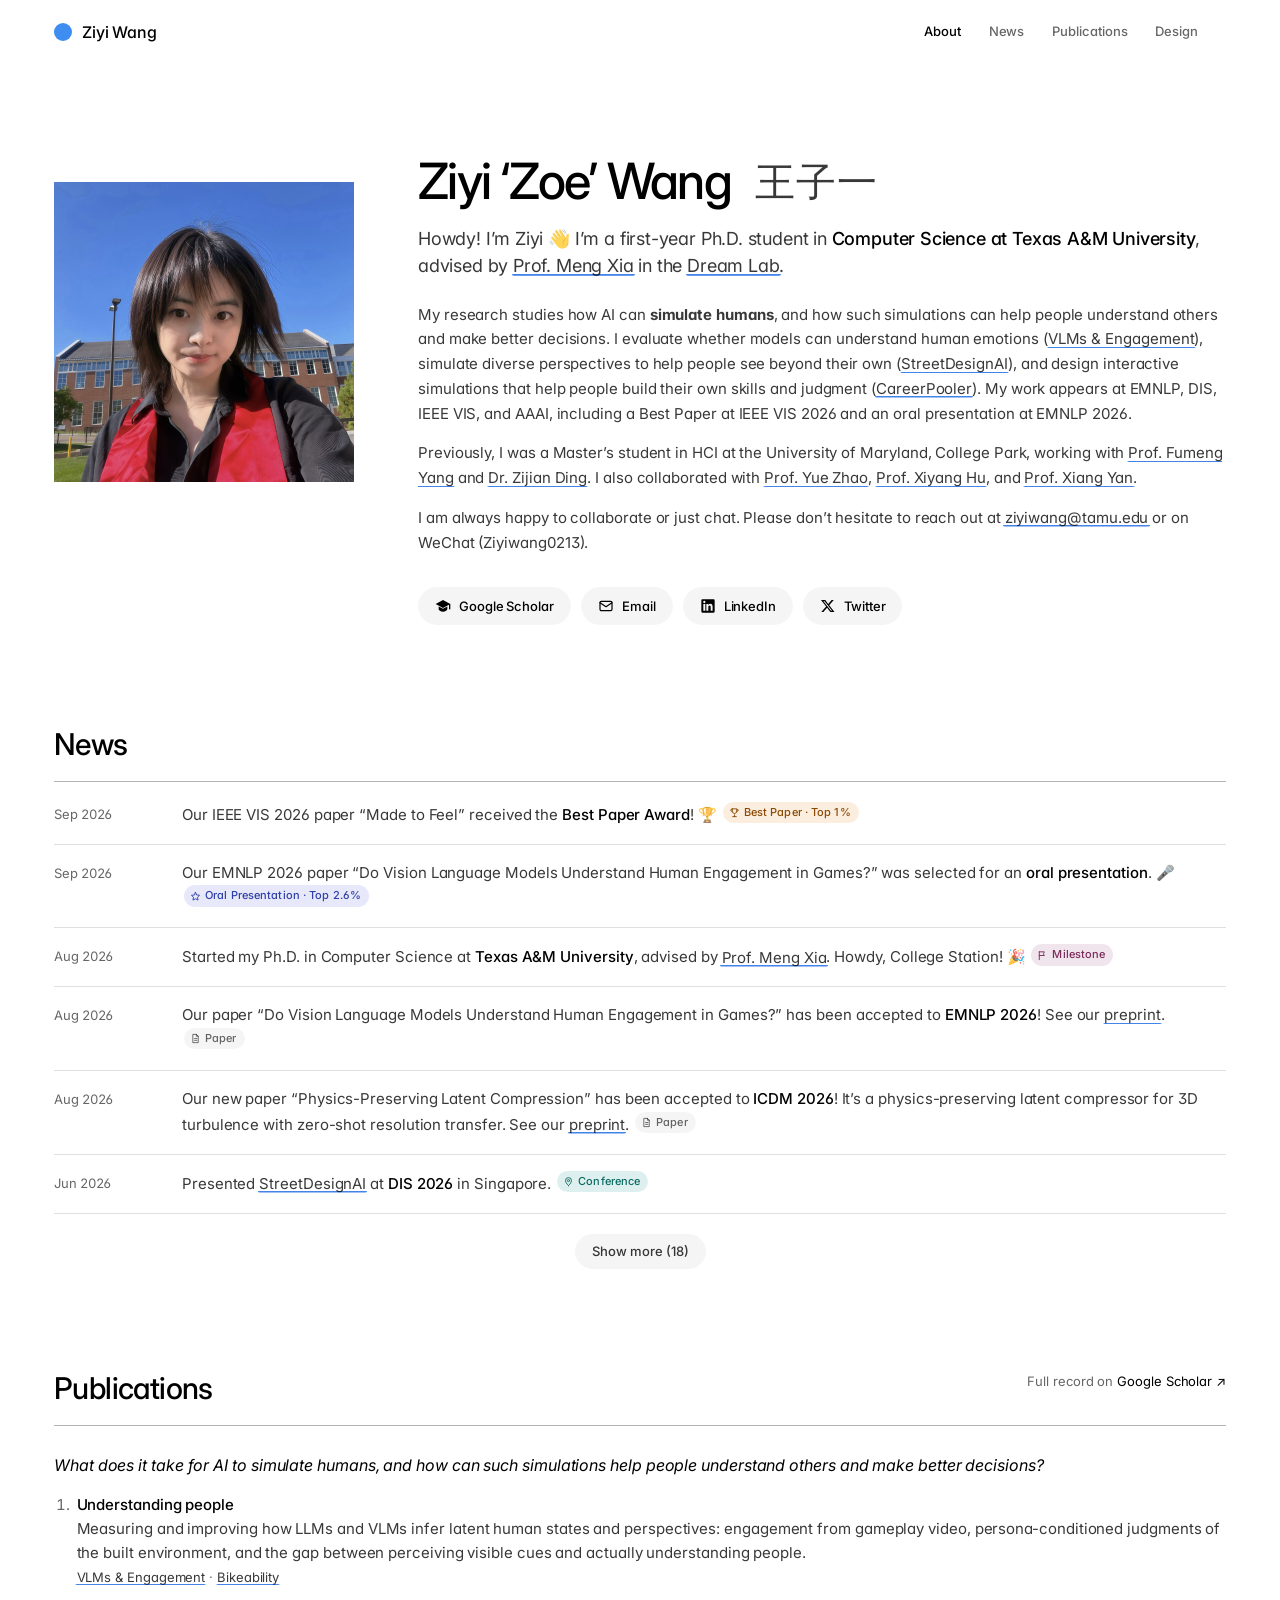
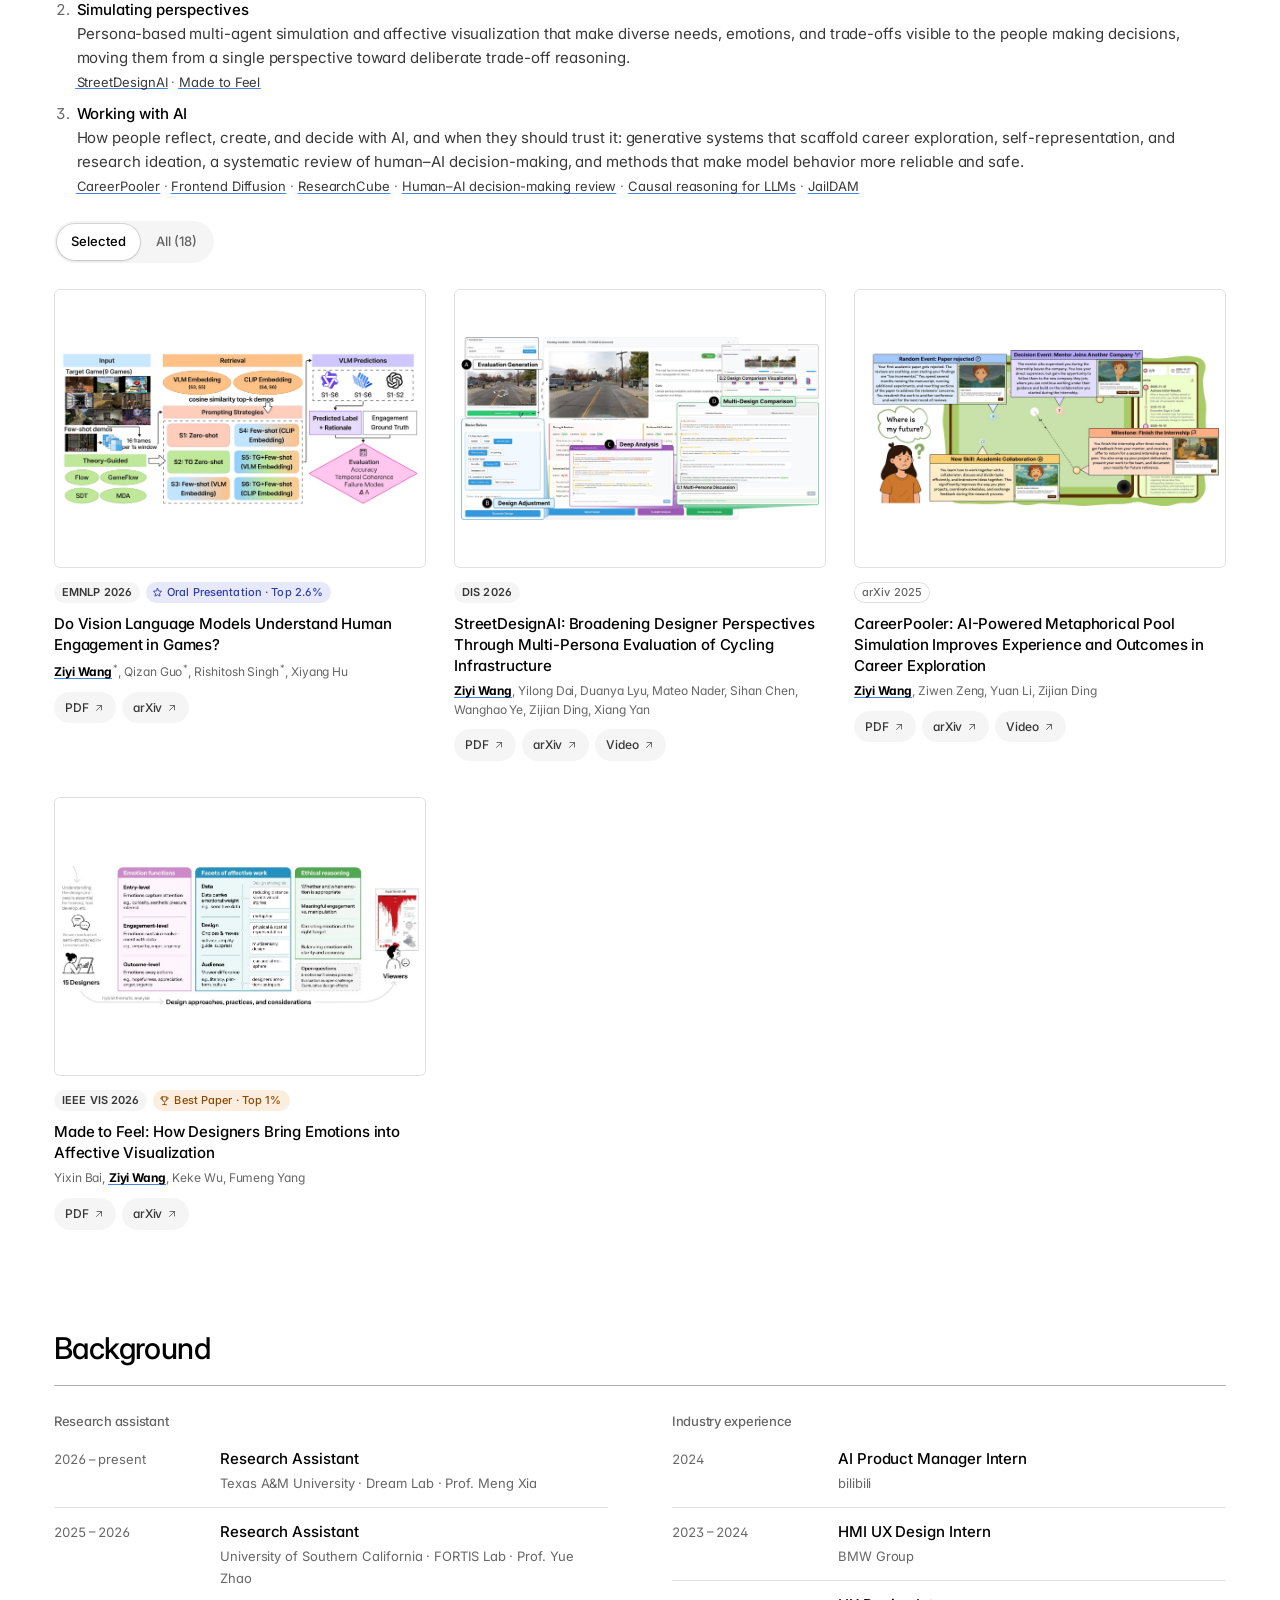
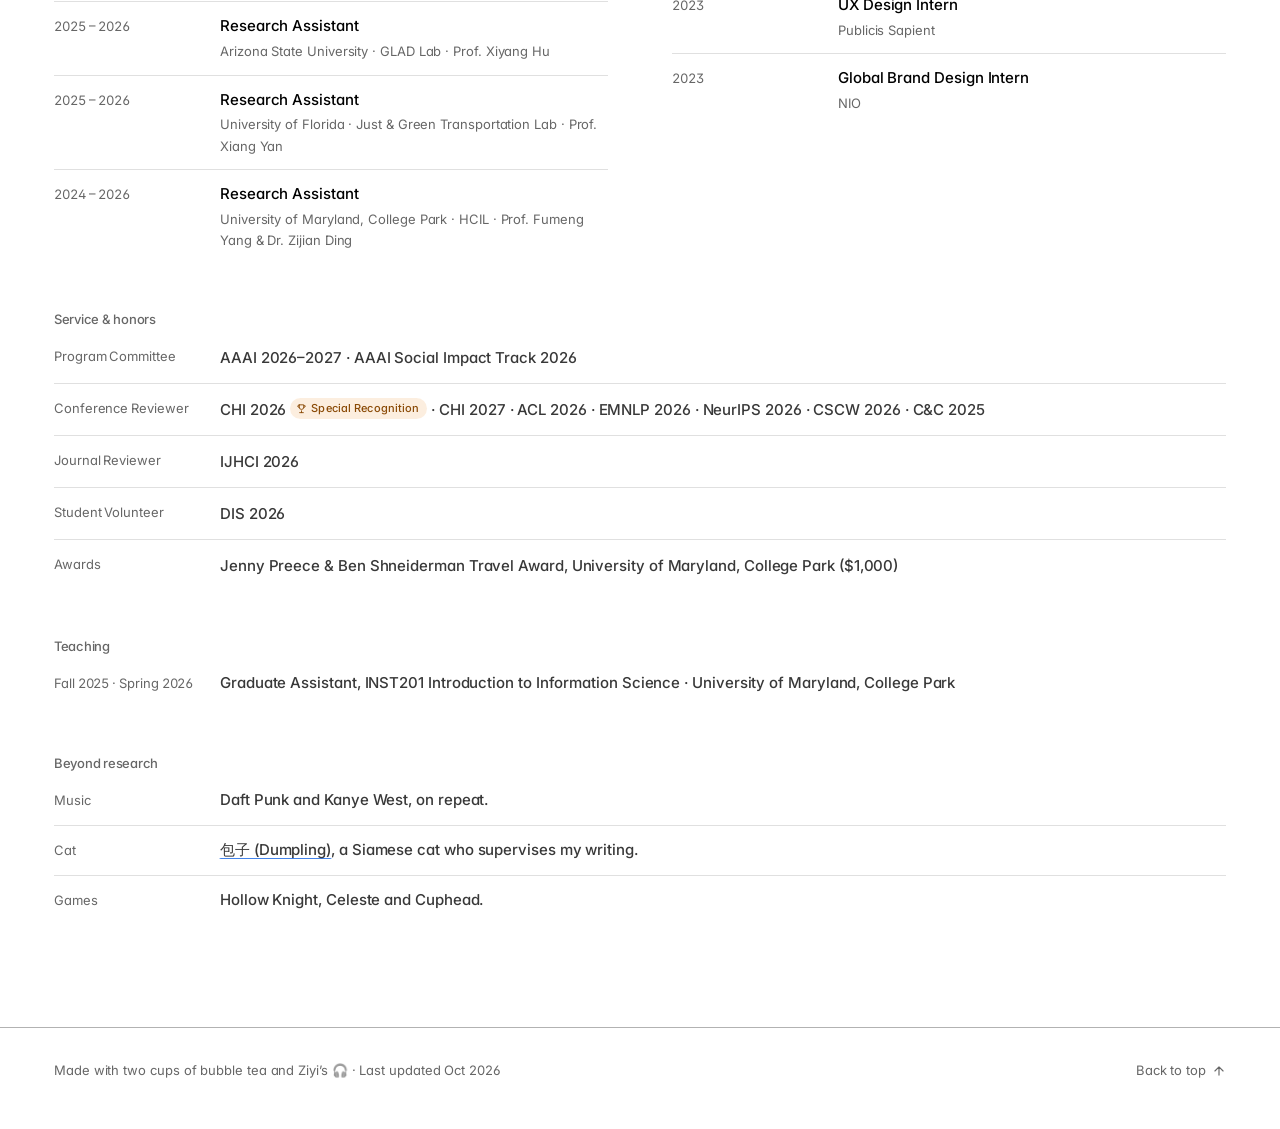
==== commit 2646db8b: "Hero: invitation to collaborate or chat" ====
--- a/index.html
+++ b/index.html
@@ -63,6 +63,7 @@
           <div class="prose">
             <p>My research studies how AI can <b>simulate humans</b>, and how such simulations can help people understand others and make better decisions. I evaluate whether models can understand human emotions (<a href="https://arxiv.org/pdf/2603.18480" target="_blank" rel="noopener">VLMs &amp; Engagement</a>), simulate diverse perspectives to help people see beyond their own (<a href="https://arxiv.org/pdf/2601.15671" target="_blank" rel="noopener">StreetDesignAI</a>), and design interactive simulations that help people build their own skills and judgment (<a href="https://arxiv.org/pdf/2509.11461" target="_blank" rel="noopener">CareerPooler</a>). My work appears at EMNLP, DIS, IEEE VIS, and AAAI, including a Best Paper at IEEE VIS 2026 and an oral presentation at EMNLP 2026.</p>
             <p>Previously, I was a Master’s student in HCI at the University of Maryland, College Park, working with <a href="https://www.fmyang.com/">Prof. Fumeng Yang</a> and <a href="https://jason-ding.com/">Dr. Zijian Ding</a>. I also collaborated with <a href="https://viterbi-web.usc.edu/~yzhao010/">Prof. Yue Zhao</a>, <a href="https://xiyanghu.github.io/">Prof. Xiyang Hu</a>, and <a href="https://jacobyan0.github.io/">Prof. Xiang Yan</a>.</p>
+            <p>I am always happy to collaborate or just chat. Please don’t hesitate to reach out at <a href="mailto:ziyiwang@tamu.edu">ziyiwang@tamu.edu</a> or on WeChat (Ziyiwang0213).</p>
           </div>
           <div class="hero-links">
             <a class="btn" href="https://scholar.google.com/citations?hl=en&amp;user=dYNpjEUAAAAJ&amp;view_op=list_works&amp;sortby=pubdate" target="_blank" rel="noopener"><svg viewBox="0 0 24 24" fill="currentColor" aria-hidden="true"><path d="M12 3 1 9l11 6 9-4.9V17h2V9L12 3zm-6.5 9.7V17c0 1.7 2.9 3.5 6.5 3.5s6.5-1.8 6.5-3.5v-4.3L12 16.3l-6.5-3.6z"/></svg>Google Scholar</a>
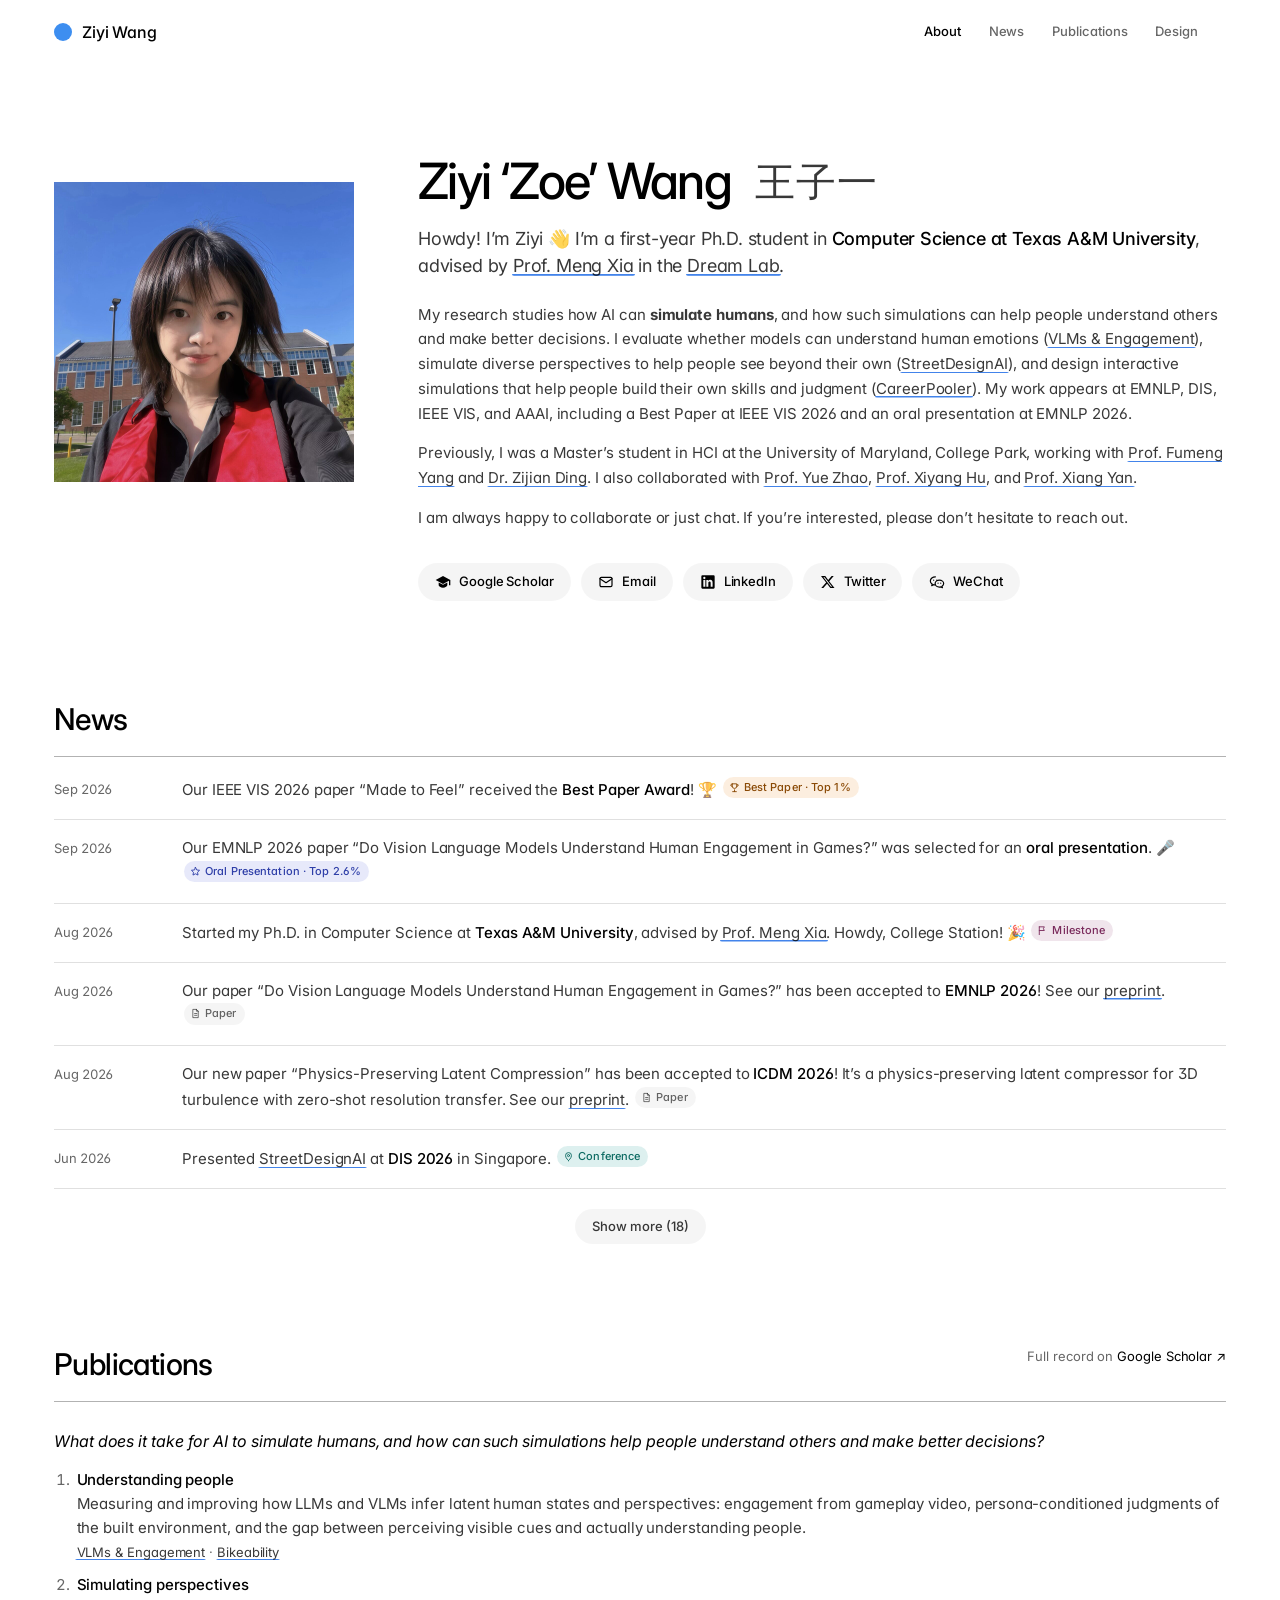
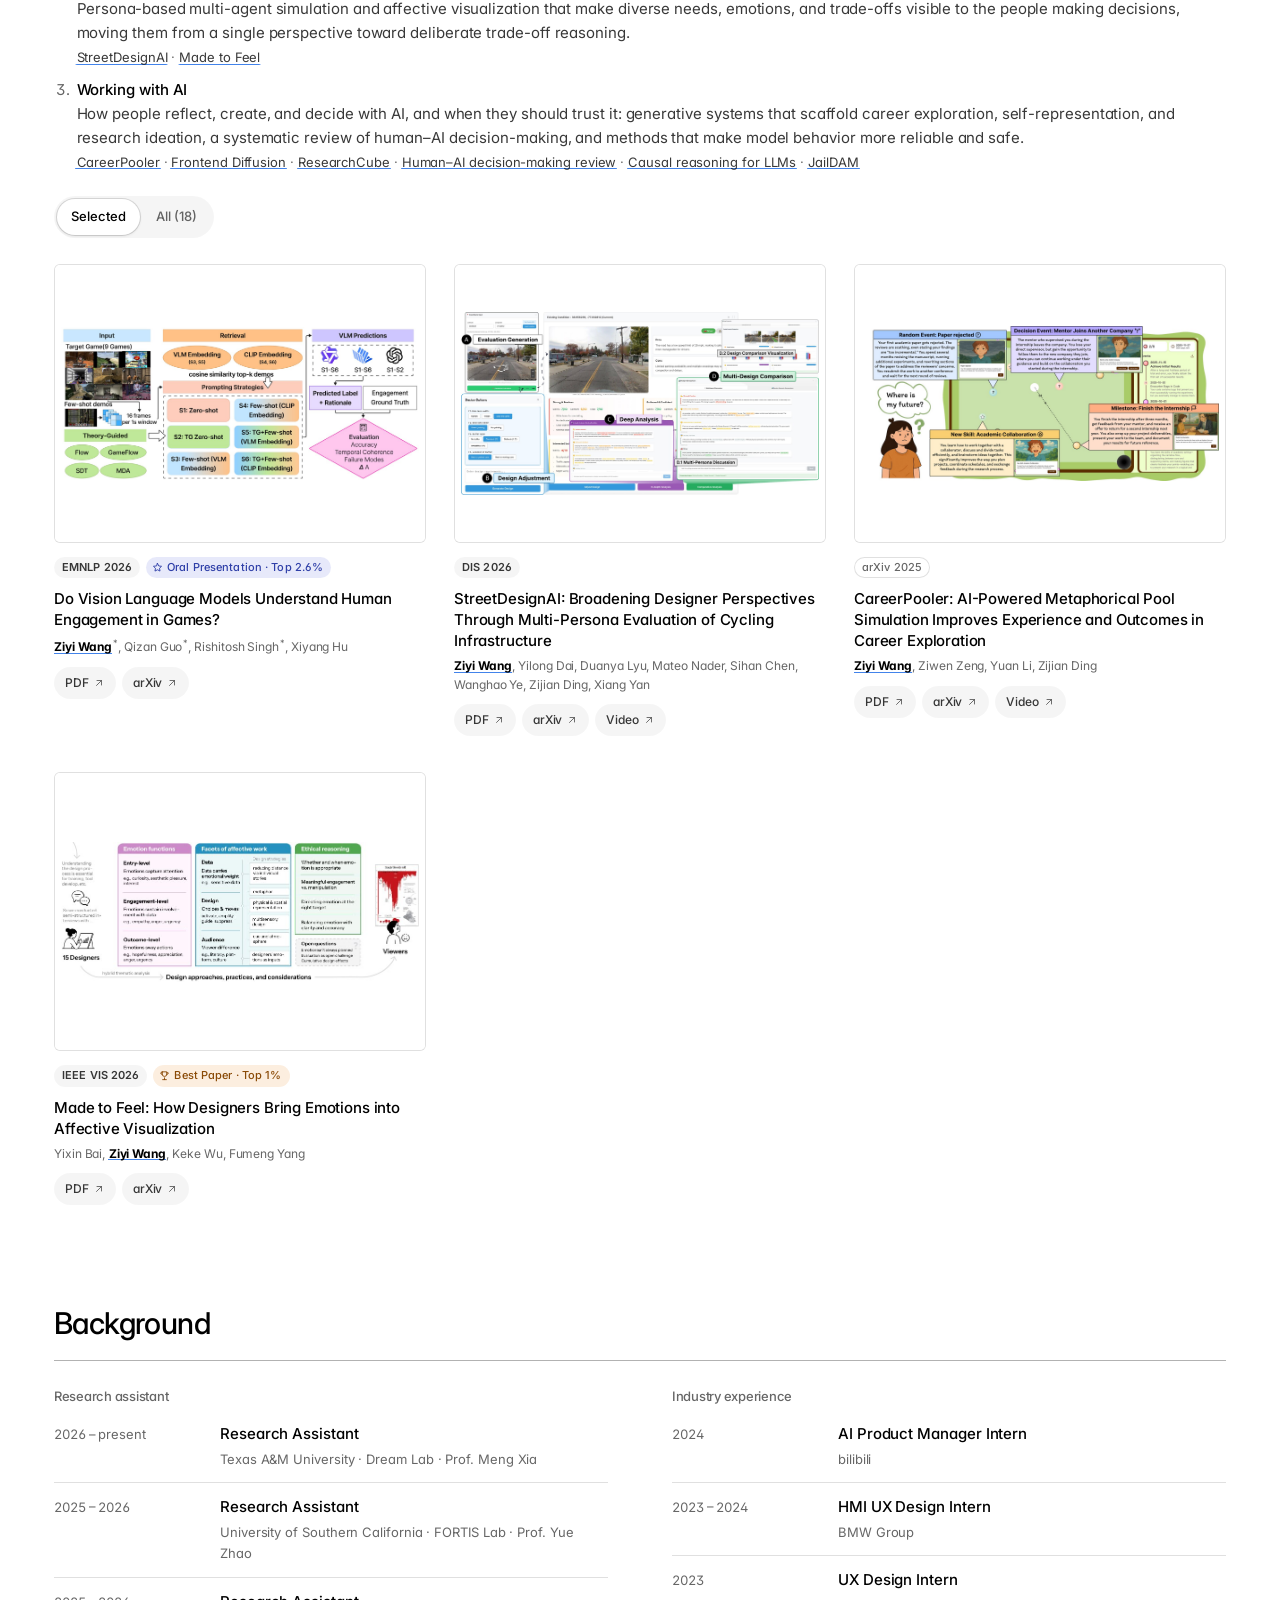
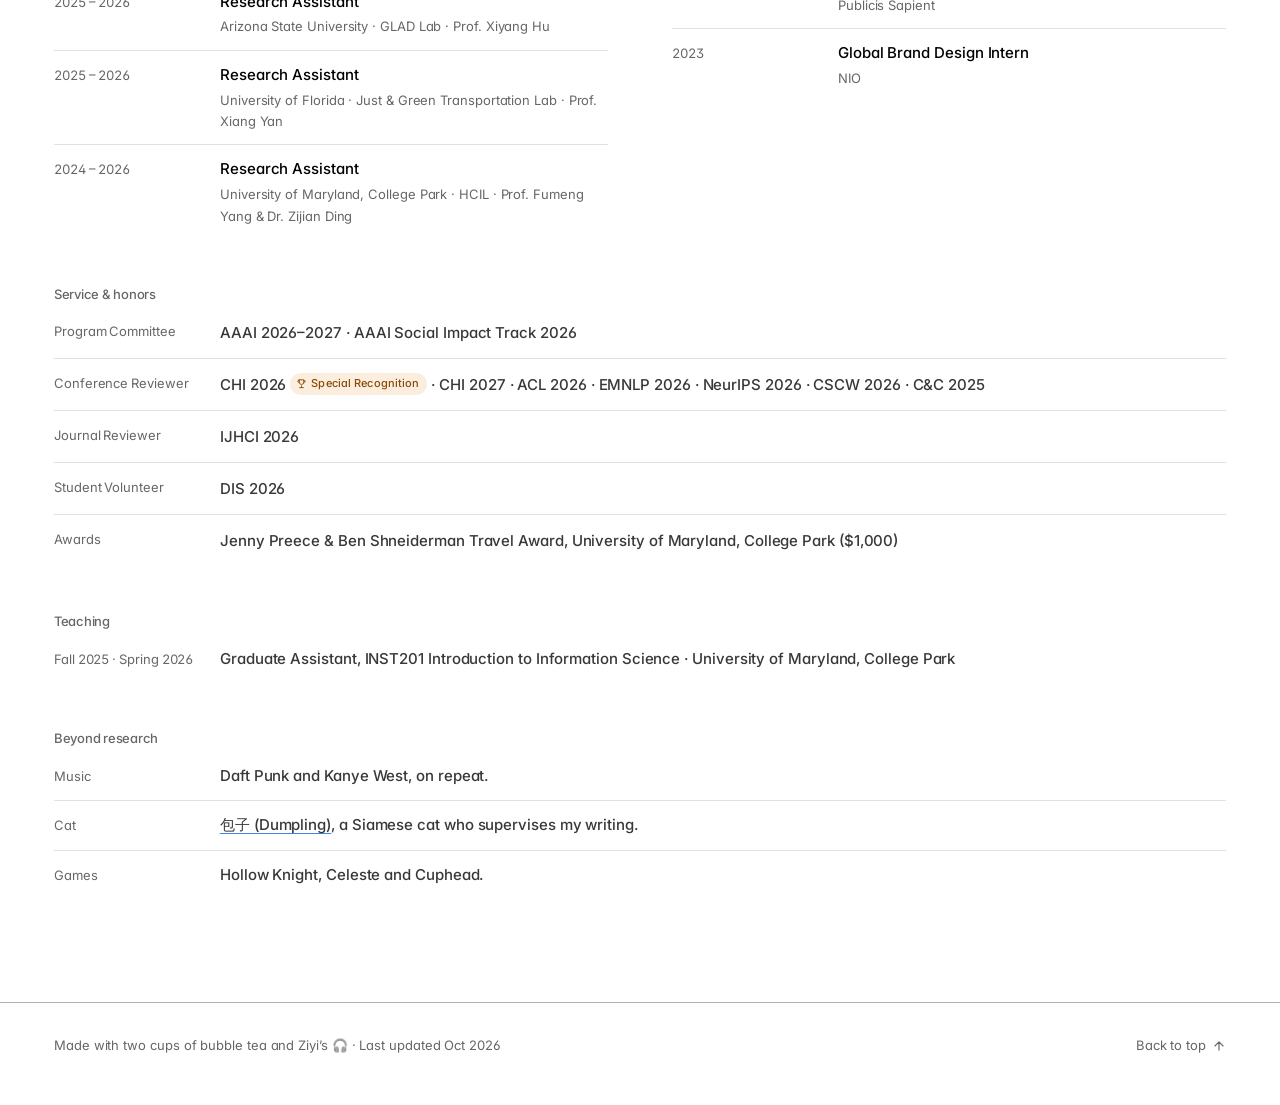
==== commit 33e4af6a: "WeChat button with ID popup; shorter contact sentence" ====
--- a/index.html
+++ b/index.html
@@ -63,13 +63,14 @@
           <div class="prose">
             <p>My research studies how AI can <b>simulate humans</b>, and how such simulations can help people understand others and make better decisions. I evaluate whether models can understand human emotions (<a href="https://arxiv.org/pdf/2603.18480" target="_blank" rel="noopener">VLMs &amp; Engagement</a>), simulate diverse perspectives to help people see beyond their own (<a href="https://arxiv.org/pdf/2601.15671" target="_blank" rel="noopener">StreetDesignAI</a>), and design interactive simulations that help people build their own skills and judgment (<a href="https://arxiv.org/pdf/2509.11461" target="_blank" rel="noopener">CareerPooler</a>). My work appears at EMNLP, DIS, IEEE VIS, and AAAI, including a Best Paper at IEEE VIS 2026 and an oral presentation at EMNLP 2026.</p>
             <p>Previously, I was a Master’s student in HCI at the University of Maryland, College Park, working with <a href="https://www.fmyang.com/">Prof. Fumeng Yang</a> and <a href="https://jason-ding.com/">Dr. Zijian Ding</a>. I also collaborated with <a href="https://viterbi-web.usc.edu/~yzhao010/">Prof. Yue Zhao</a>, <a href="https://xiyanghu.github.io/">Prof. Xiyang Hu</a>, and <a href="https://jacobyan0.github.io/">Prof. Xiang Yan</a>.</p>
-            <p>I am always happy to collaborate or just chat. Please don’t hesitate to reach out at <a href="mailto:ziyiwang@tamu.edu">ziyiwang@tamu.edu</a> or on WeChat (Ziyiwang0213).</p>
+            <p>I am always happy to collaborate or just chat. If you’re interested, please don’t hesitate to reach out.</p>
           </div>
           <div class="hero-links">
             <a class="btn" href="https://scholar.google.com/citations?hl=en&amp;user=dYNpjEUAAAAJ&amp;view_op=list_works&amp;sortby=pubdate" target="_blank" rel="noopener"><svg viewBox="0 0 24 24" fill="currentColor" aria-hidden="true"><path d="M12 3 1 9l11 6 9-4.9V17h2V9L12 3zm-6.5 9.7V17c0 1.7 2.9 3.5 6.5 3.5s6.5-1.8 6.5-3.5v-4.3L12 16.3l-6.5-3.6z"/></svg>Google Scholar</a>
             <a class="btn" href="mailto:ziyiwang@tamu.edu"><svg viewBox="0 0 24 24" fill="none" stroke="currentColor" stroke-width="1.8" stroke-linecap="round" stroke-linejoin="round" aria-hidden="true"><rect x="3" y="5" width="18" height="14" rx="2"/><path d="m3 7 9 6 9-6"/></svg>Email</a>
             <a class="btn" href="https://www.linkedin.com/in/ziyi-wang-488122292/" target="_blank" rel="noopener"><svg viewBox="0 0 24 24" fill="currentColor" aria-hidden="true"><path d="M20.4 2H3.6A1.6 1.6 0 0 0 2 3.6v16.8A1.6 1.6 0 0 0 3.6 22h16.8a1.6 1.6 0 0 0 1.6-1.6V3.6A1.6 1.6 0 0 0 20.4 2zM8 19H5V9h3v10zM6.5 7.7a1.7 1.7 0 1 1 0-3.4 1.7 1.7 0 0 1 0 3.4zM19 19h-3v-4.9c0-1.2 0-2.7-1.6-2.7s-1.9 1.3-1.9 2.6V19h-3V9h2.9v1.4h.1a3.2 3.2 0 0 1 2.8-1.6c3 0 3.6 2 3.6 4.6V19z"/></svg>LinkedIn</a>
             <a class="btn" href="https://x.com/ZoeWang0213" target="_blank" rel="noopener"><svg viewBox="0 0 24 24" fill="currentColor" aria-hidden="true"><path d="M17.5 3h3.1l-6.8 7.8L21.8 21h-6.3l-4.9-6.4L5 21H1.9l7.3-8.3L1.5 3h6.4l4.4 5.9L17.5 3zm-1.1 16.2h1.7L6.9 4.7H5.1l11.3 14.5z"/></svg>Twitter</a>
+            <button class="btn" type="button" data-wechat aria-haspopup="dialog"><svg viewBox="0 0 24 24" fill="none" stroke="currentColor" stroke-width="1.8" stroke-linecap="round" stroke-linejoin="round" aria-hidden="true"><path d="M9.6 4.2C5.4 4.2 2 7 2 10.4c0 1.9 1 3.6 2.7 4.7L4.1 17.4l2.7-1.4c.8.2 1.6.3 2.5.3"/><path d="M15.6 9.2c-3.5 0-6.4 2.3-6.4 5.2s2.9 5.2 6.4 5.2c.7 0 1.4-.1 2.1-.3l2.4 1.2-.6-2c1.5-1 2.5-2.5 2.5-4.1 0-2.9-2.9-5.2-6.4-5.2z"/><path d="M7 9.2h.01M11.6 9.2h.01M13.6 13.8h.01M17.6 13.8h.01"/></svg>WeChat</button>
           </div>
         </div>
       </div>
@@ -430,7 +431,17 @@
       </div>
     </section>
   </main>
-
+  <dialog class="qr-dialog wechat-dialog" aria-labelledby="wechat-title">
+    <div class="qr-head">
+      <span id="wechat-title">Add me on WeChat</span>
+      <button class="qr-close" type="button" aria-label="Close"><svg viewBox="0 0 24 24" fill="none" stroke="currentColor" stroke-width="2" stroke-linecap="round" aria-hidden="true" width="18" height="18"><path d="M6 6l12 12M18 6 6 18"/></svg></button>
+    </div>
+    <p class="wechat-label">WeChat ID</p>
+    <div class="wechat-row">
+      <code class="wechat-id">Ziyiwang0213</code>
+      <button class="btn wechat-copy" type="button" data-copy="Ziyiwang0213">Copy</button>
+    </div>
+  </dialog>
   <dialog class="qr-dialog cat-dialog" aria-labelledby="cat-title">
     <div class="qr-head">
       <span id="cat-title">包子 (Dumpling)</span>
--- a/css/style.css
+++ b/css/style.css
@@ -408,6 +408,11 @@
 .qr-close svg { width: 16px; height: 16px; }
 .qr-close:hover { background: var(--bg-elev-2); }
 
+.wechat-label { margin: 6px 0 6px 4px; font-size: var(--fs-xs); color: var(--muted); }
+.wechat-row { display: flex; align-items: center; gap: 10px; padding: 4px 0 4px 4px; }
+.wechat-id { font-family: var(--font-mono); font-size: var(--fs-md); color: var(--fg); user-select: all; }
+.wechat-copy { margin-left: auto; padding: 8px 14px; }
+
 /* Dumpling photo popup (shares the WeChat popup frame) */
 .cat-dialog { width: min(92vw, 420px); }
 .cat-count { margin-left: auto; color: var(--muted); font-weight: 400; font-variant-numeric: tabular-nums; }
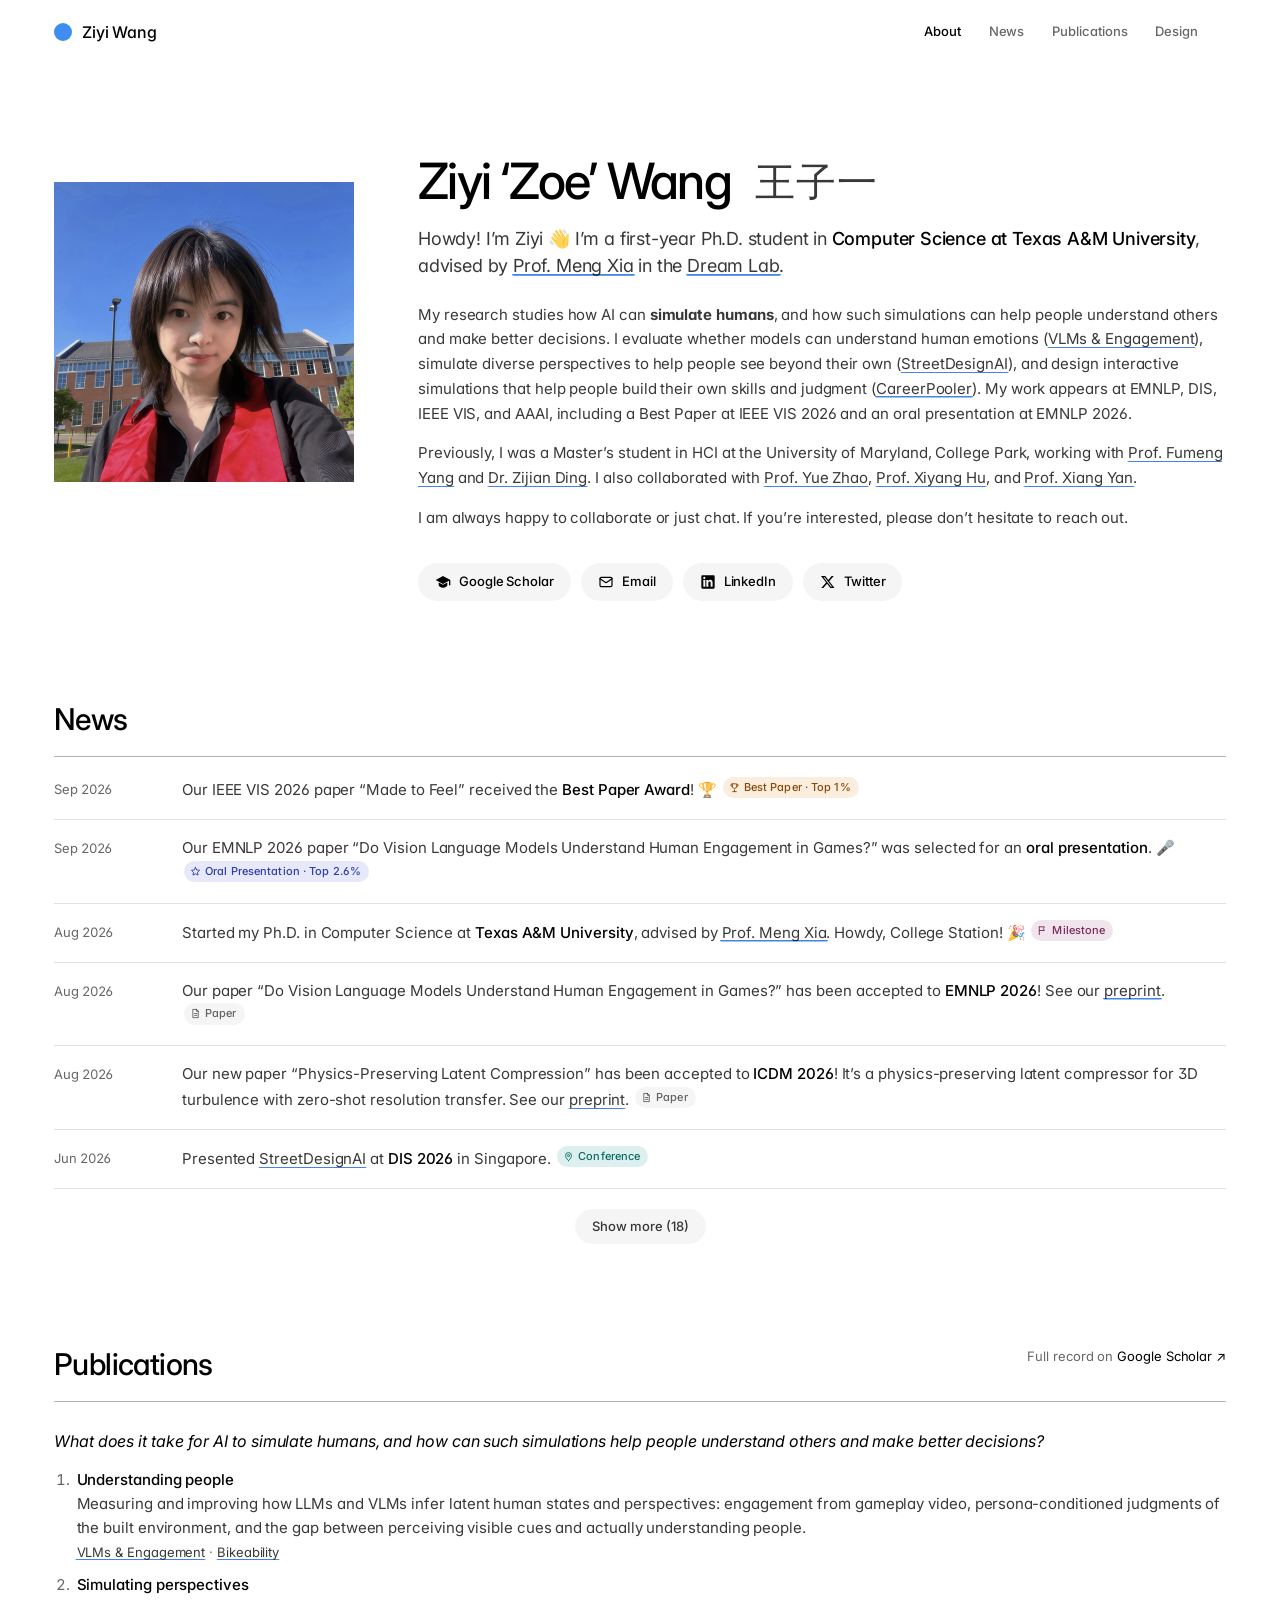
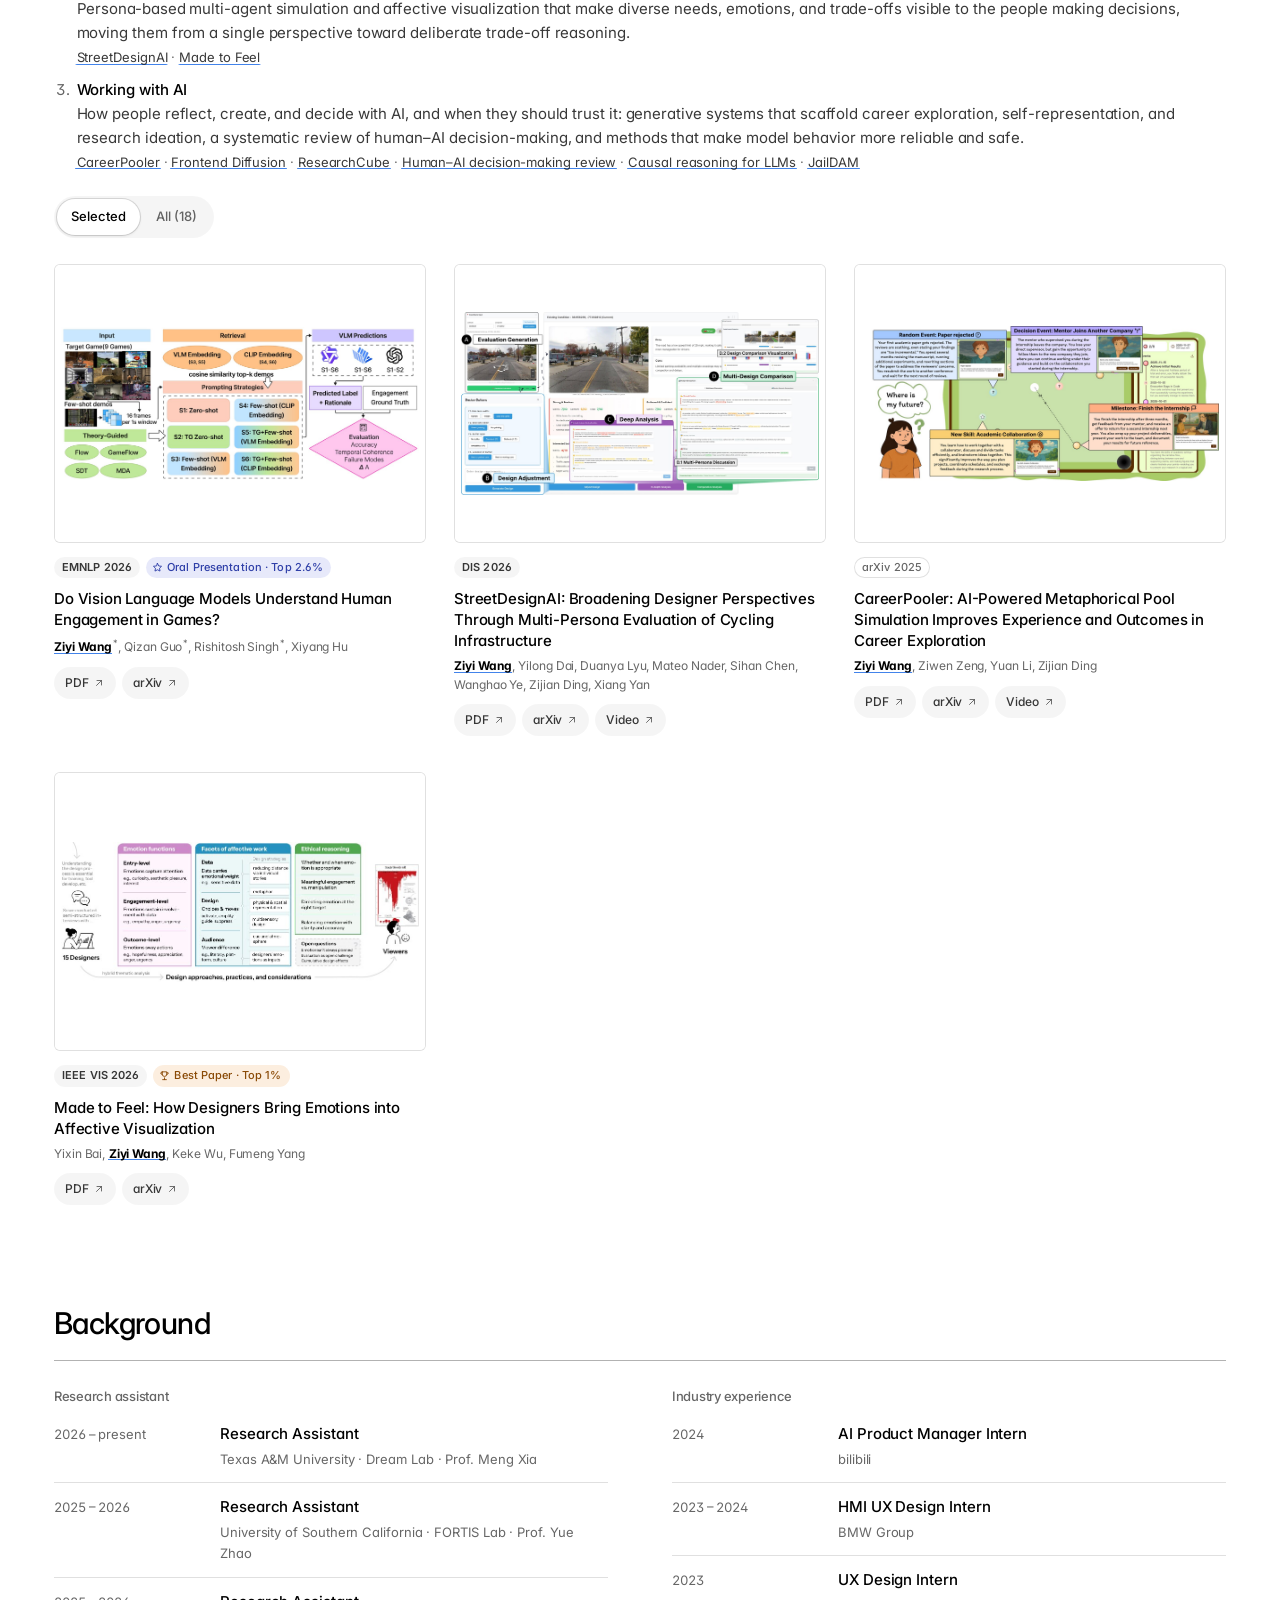
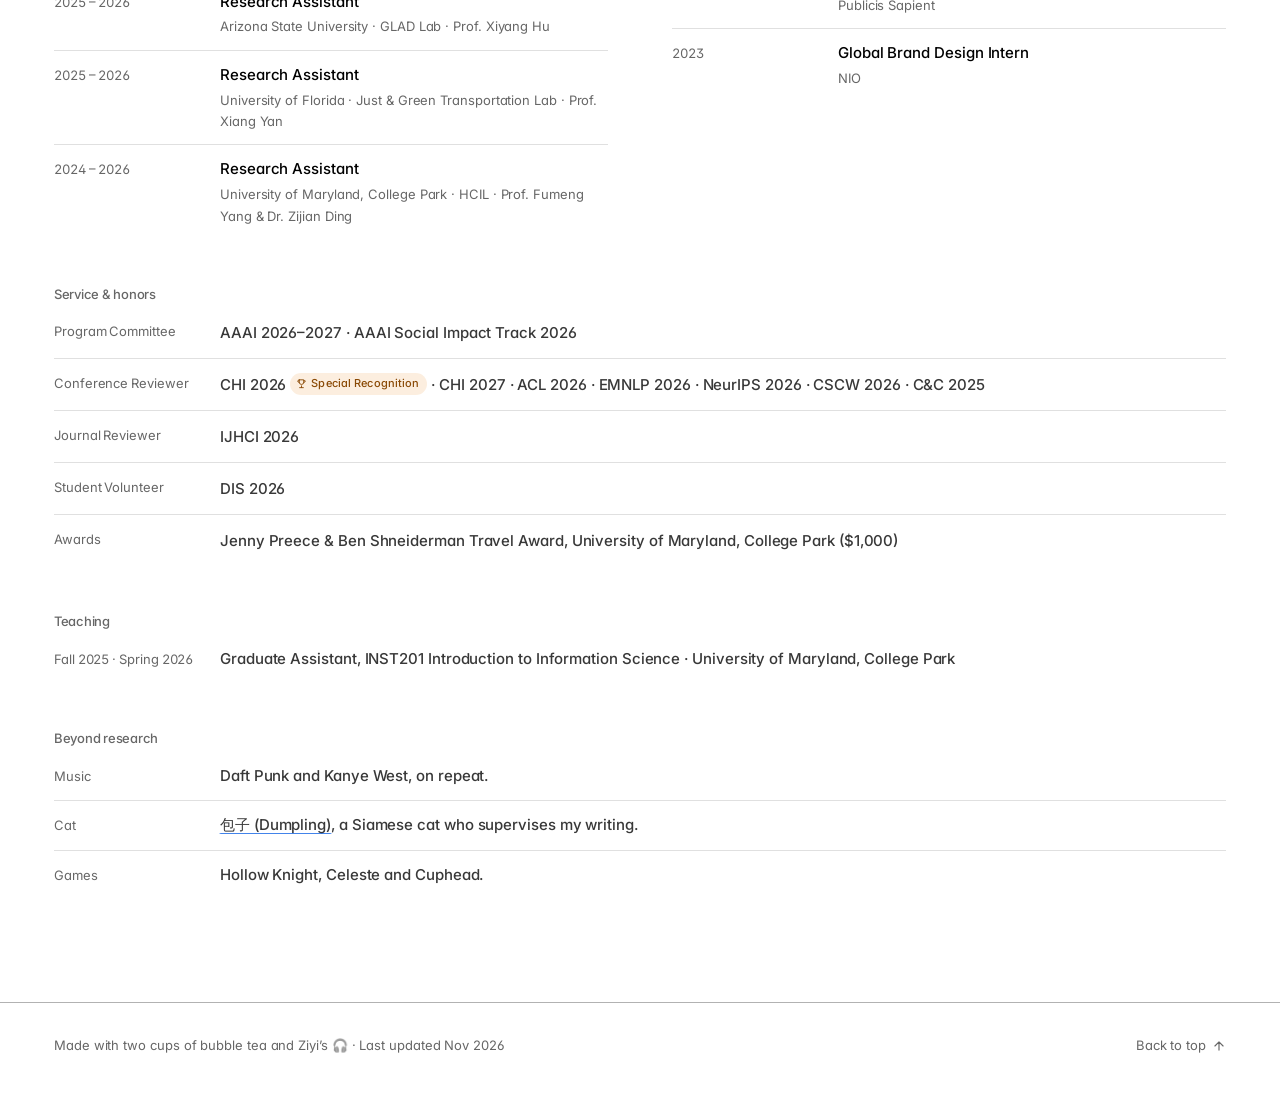
==== commit 6930e2ea: "Remove WeChat button" ====
--- a/index.html
+++ b/index.html
@@ -70,7 +70,6 @@
             <a class="btn" href="mailto:ziyiwang@tamu.edu"><svg viewBox="0 0 24 24" fill="none" stroke="currentColor" stroke-width="1.8" stroke-linecap="round" stroke-linejoin="round" aria-hidden="true"><rect x="3" y="5" width="18" height="14" rx="2"/><path d="m3 7 9 6 9-6"/></svg>Email</a>
             <a class="btn" href="https://www.linkedin.com/in/ziyi-wang-488122292/" target="_blank" rel="noopener"><svg viewBox="0 0 24 24" fill="currentColor" aria-hidden="true"><path d="M20.4 2H3.6A1.6 1.6 0 0 0 2 3.6v16.8A1.6 1.6 0 0 0 3.6 22h16.8a1.6 1.6 0 0 0 1.6-1.6V3.6A1.6 1.6 0 0 0 20.4 2zM8 19H5V9h3v10zM6.5 7.7a1.7 1.7 0 1 1 0-3.4 1.7 1.7 0 0 1 0 3.4zM19 19h-3v-4.9c0-1.2 0-2.7-1.6-2.7s-1.9 1.3-1.9 2.6V19h-3V9h2.9v1.4h.1a3.2 3.2 0 0 1 2.8-1.6c3 0 3.6 2 3.6 4.6V19z"/></svg>LinkedIn</a>
             <a class="btn" href="https://x.com/ZoeWang0213" target="_blank" rel="noopener"><svg viewBox="0 0 24 24" fill="currentColor" aria-hidden="true"><path d="M17.5 3h3.1l-6.8 7.8L21.8 21h-6.3l-4.9-6.4L5 21H1.9l7.3-8.3L1.5 3h6.4l4.4 5.9L17.5 3zm-1.1 16.2h1.7L6.9 4.7H5.1l11.3 14.5z"/></svg>Twitter</a>
-            <button class="btn" type="button" data-wechat aria-haspopup="dialog"><svg viewBox="0 0 24 24" fill="none" stroke="currentColor" stroke-width="1.8" stroke-linecap="round" stroke-linejoin="round" aria-hidden="true"><path d="M9.6 4.2C5.4 4.2 2 7 2 10.4c0 1.9 1 3.6 2.7 4.7L4.1 17.4l2.7-1.4c.8.2 1.6.3 2.5.3"/><path d="M15.6 9.2c-3.5 0-6.4 2.3-6.4 5.2s2.9 5.2 6.4 5.2c.7 0 1.4-.1 2.1-.3l2.4 1.2-.6-2c1.5-1 2.5-2.5 2.5-4.1 0-2.9-2.9-5.2-6.4-5.2z"/><path d="M7 9.2h.01M11.6 9.2h.01M13.6 13.8h.01M17.6 13.8h.01"/></svg>WeChat</button>
           </div>
         </div>
       </div>
@@ -300,7 +299,7 @@
           <img src="assets/img/pubs/sovereign-os.jpg" alt="" loading="lazy" decoding="async">
         </a>
         <div class="pub-body">
-          <div class="pub-meta"><span class="venue is-preprint">arXiv 2026<span class="visually-hidden"> (arXiv preprint (demo paper))</span></span><span class="badge"><svg viewBox="0 0 24 24" fill="currentColor" aria-hidden="true"><path d="M12 2a10 10 0 0 0-3.2 19.5c.5.1.7-.2.7-.5v-1.8c-2.8.6-3.4-1.2-3.4-1.2-.4-1.2-1.1-1.5-1.1-1.5-.9-.6.1-.6.1-.6 1 .1 1.5 1 1.5 1 .9 1.6 2.4 1.1 3 .9.1-.7.4-1.1.6-1.4-2.2-.2-4.6-1.1-4.6-4.9 0-1.1.4-2 1-2.7-.1-.3-.4-1.3.1-2.7 0 0 .8-.3 2.8 1a9.5 9.5 0 0 1 5 0c1.9-1.3 2.8-1 2.8-1 .5 1.4.2 2.4.1 2.7.6.7 1 1.6 1 2.7 0 3.8-2.3 4.7-4.6 4.9.4.3.7.9.7 1.9v2.8c0 .3.2.6.7.5A10 10 0 0 0 12 2z"/></svg>GitHub · 95 stars</span></div>
+          <div class="pub-meta"><span class="venue is-preprint">arXiv 2026<span class="visually-hidden"> (arXiv preprint)</span></span><span class="badge"><svg viewBox="0 0 24 24" fill="currentColor" aria-hidden="true"><path d="M12 2a10 10 0 0 0-3.2 19.5c.5.1.7-.2.7-.5v-1.8c-2.8.6-3.4-1.2-3.4-1.2-.4-1.2-1.1-1.5-1.1-1.5-.9-.6.1-.6.1-.6 1 .1 1.5 1 1.5 1 .9 1.6 2.4 1.1 3 .9.1-.7.4-1.1.6-1.4-2.2-.2-4.6-1.1-4.6-4.9 0-1.1.4-2 1-2.7-.1-.3-.4-1.3.1-2.7 0 0 .8-.3 2.8 1a9.5 9.5 0 0 1 5 0c1.9-1.3 2.8-1 2.8-1 .5 1.4.2 2.4.1 2.7.6.7 1 1.6 1 2.7 0 3.8-2.3 4.7-4.6 4.9.4.3.7.9.7 1.9v2.8c0 .3.2.6.7.5A10 10 0 0 0 12 2z"/></svg>GitHub · 105 stars</span></div>
           <h3 class="pub-title">Sovereign-OS: A Charter-Governed Operating System for Autonomous AI Agents with Verifiable Fiscal Discipline</h3>
           <p class="pub-authors">Aojie Yuan, Haiyue Zhang, <span class="me">Ziyi Wang</span>, Yue Zhao</p>
           <div class="pub-links"><a href="https://arxiv.org/pdf/2603.14011" target="_blank" rel="noopener">PDF<svg viewBox="0 0 24 24" fill="none" stroke="currentColor" stroke-width="2" stroke-linecap="round" stroke-linejoin="round" aria-hidden="true"><path d="M7 17 17 7M8 7h9v9"/></svg></a><a href="https://arxiv.org/abs/2603.14011" target="_blank" rel="noopener">arXiv<svg viewBox="0 0 24 24" fill="none" stroke="currentColor" stroke-width="2" stroke-linecap="round" stroke-linejoin="round" aria-hidden="true"><path d="M7 17 17 7M8 7h9v9"/></svg></a><a href="https://github.com/Justin0504/Sovereign-OS" target="_blank" rel="noopener">Code<svg viewBox="0 0 24 24" fill="none" stroke="currentColor" stroke-width="2" stroke-linecap="round" stroke-linejoin="round" aria-hidden="true"><path d="M7 17 17 7M8 7h9v9"/></svg></a><a href="https://youtu.be/vOarAI_epb4" target="_blank" rel="noopener">Demo<svg viewBox="0 0 24 24" fill="none" stroke="currentColor" stroke-width="2" stroke-linecap="round" stroke-linejoin="round" aria-hidden="true"><path d="M7 17 17 7M8 7h9v9"/></svg></a></div>
@@ -431,17 +430,7 @@
       </div>
     </section>
   </main>
-  <dialog class="qr-dialog wechat-dialog" aria-labelledby="wechat-title">
-    <div class="qr-head">
-      <span id="wechat-title">Add me on WeChat</span>
-      <button class="qr-close" type="button" aria-label="Close"><svg viewBox="0 0 24 24" fill="none" stroke="currentColor" stroke-width="2" stroke-linecap="round" aria-hidden="true" width="18" height="18"><path d="M6 6l12 12M18 6 6 18"/></svg></button>
-    </div>
-    <p class="wechat-label">WeChat ID</p>
-    <div class="wechat-row">
-      <code class="wechat-id">Ziyiwang0213</code>
-      <button class="btn wechat-copy" type="button" data-copy="Ziyiwang0213">Copy</button>
-    </div>
-  </dialog>
+
   <dialog class="qr-dialog cat-dialog" aria-labelledby="cat-title">
     <div class="qr-head">
       <span id="cat-title">包子 (Dumpling)</span>
@@ -457,7 +446,7 @@
 
   <footer class="footer">
     <div class="wrap">
-      <p>Made with two cups of bubble tea and Ziyi’s 🎧 · Last updated Oct 2026</p>
+      <p>Made with two cups of bubble tea and Ziyi’s 🎧 · Last updated Nov 2026</p>
       <p><a class="to-top" href="#top">Back to top <svg viewBox="0 0 24 24" fill="none" stroke="currentColor" stroke-width="2" stroke-linecap="round" stroke-linejoin="round" aria-hidden="true" width="14" height="14"><path d="M12 19V5M5 12l7-7 7 7"/></svg></a></p>
     </div>
   </footer>
--- a/css/style.css
+++ b/css/style.css
@@ -408,7 +408,8 @@
 .qr-close svg { width: 16px; height: 16px; }
 .qr-close:hover { background: var(--bg-elev-2); }
 
-.wechat-label { margin: 6px 0 6px 4px; font-size: var(--fs-xs); color: var(--muted); }
+.wechat-dialog img { margin-top: 12px; }
+.wechat-label { margin: 2px 0 4px 4px; font-size: var(--fs-xs); color: var(--muted); }
 .wechat-row { display: flex; align-items: center; gap: 10px; padding: 4px 0 4px 4px; }
 .wechat-id { font-family: var(--font-mono); font-size: var(--fs-md); color: var(--fg); user-select: all; }
 .wechat-copy { margin-left: auto; padding: 8px 14px; }
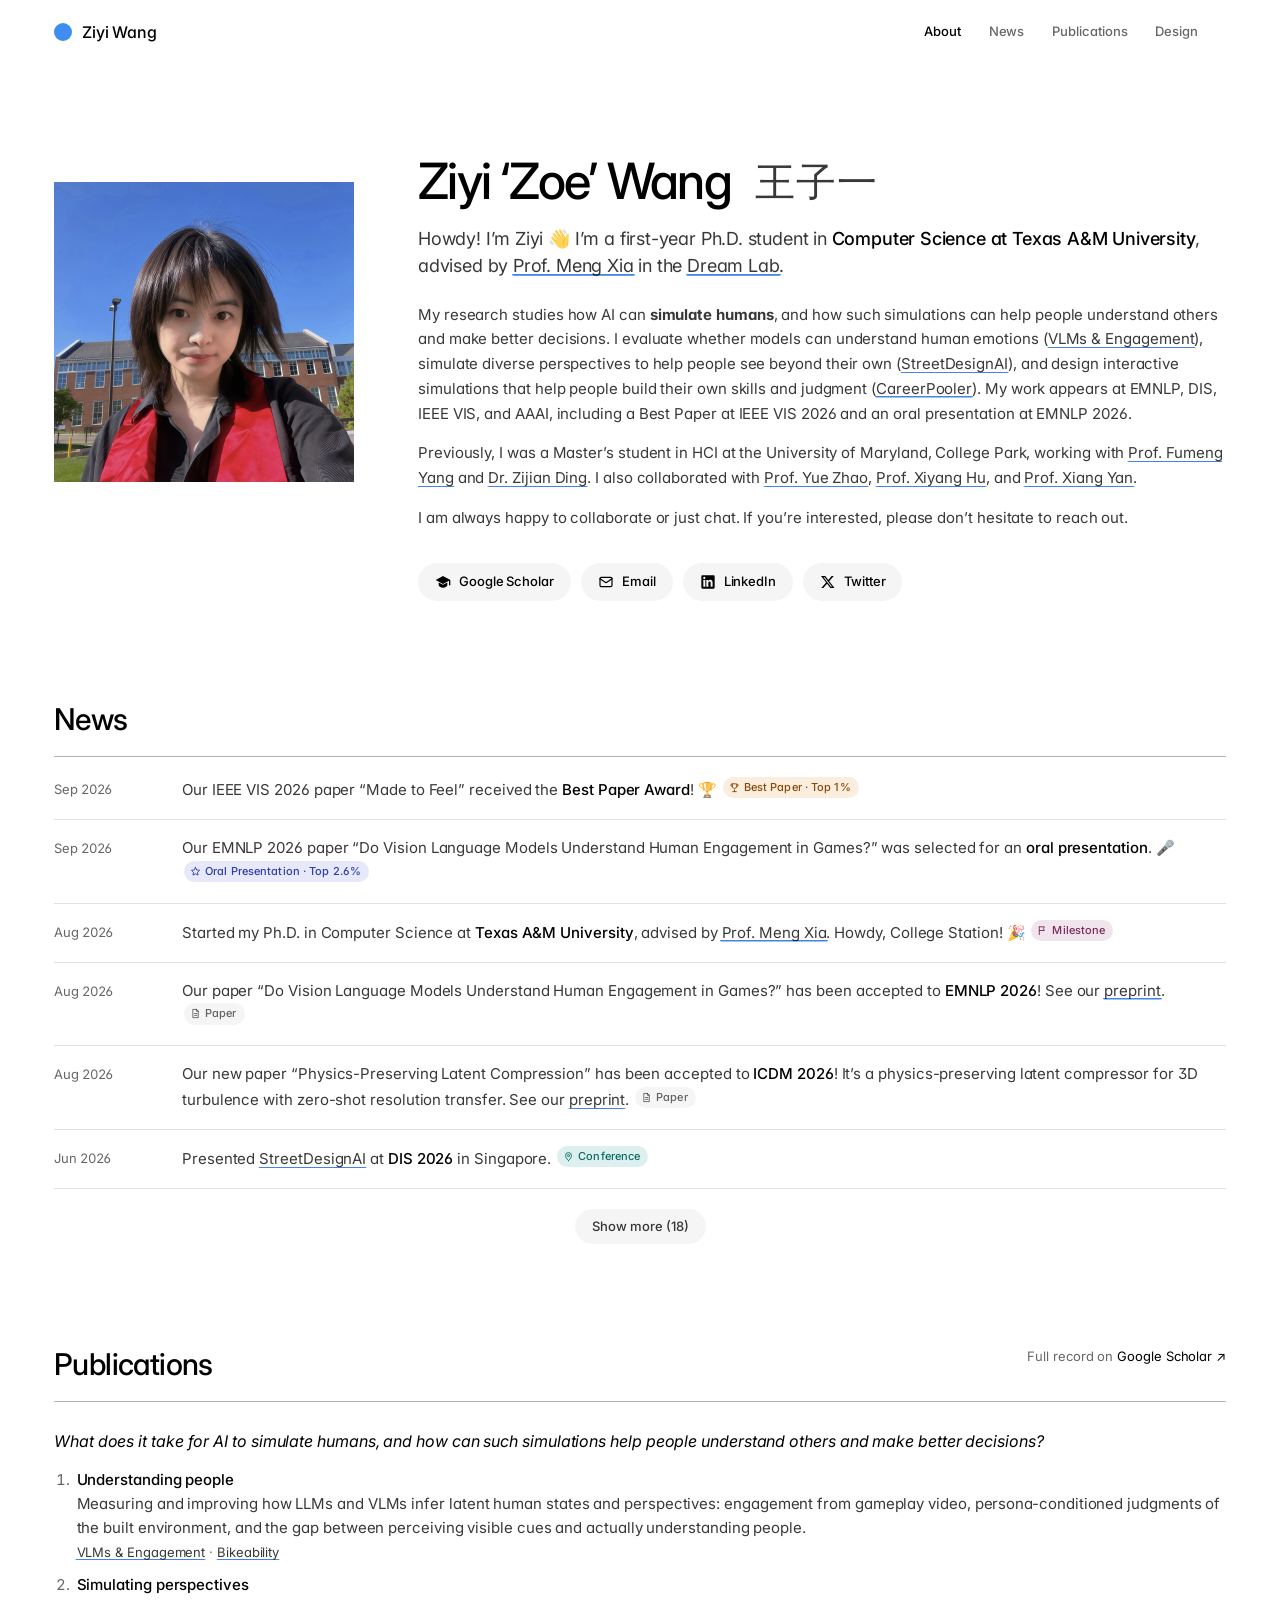
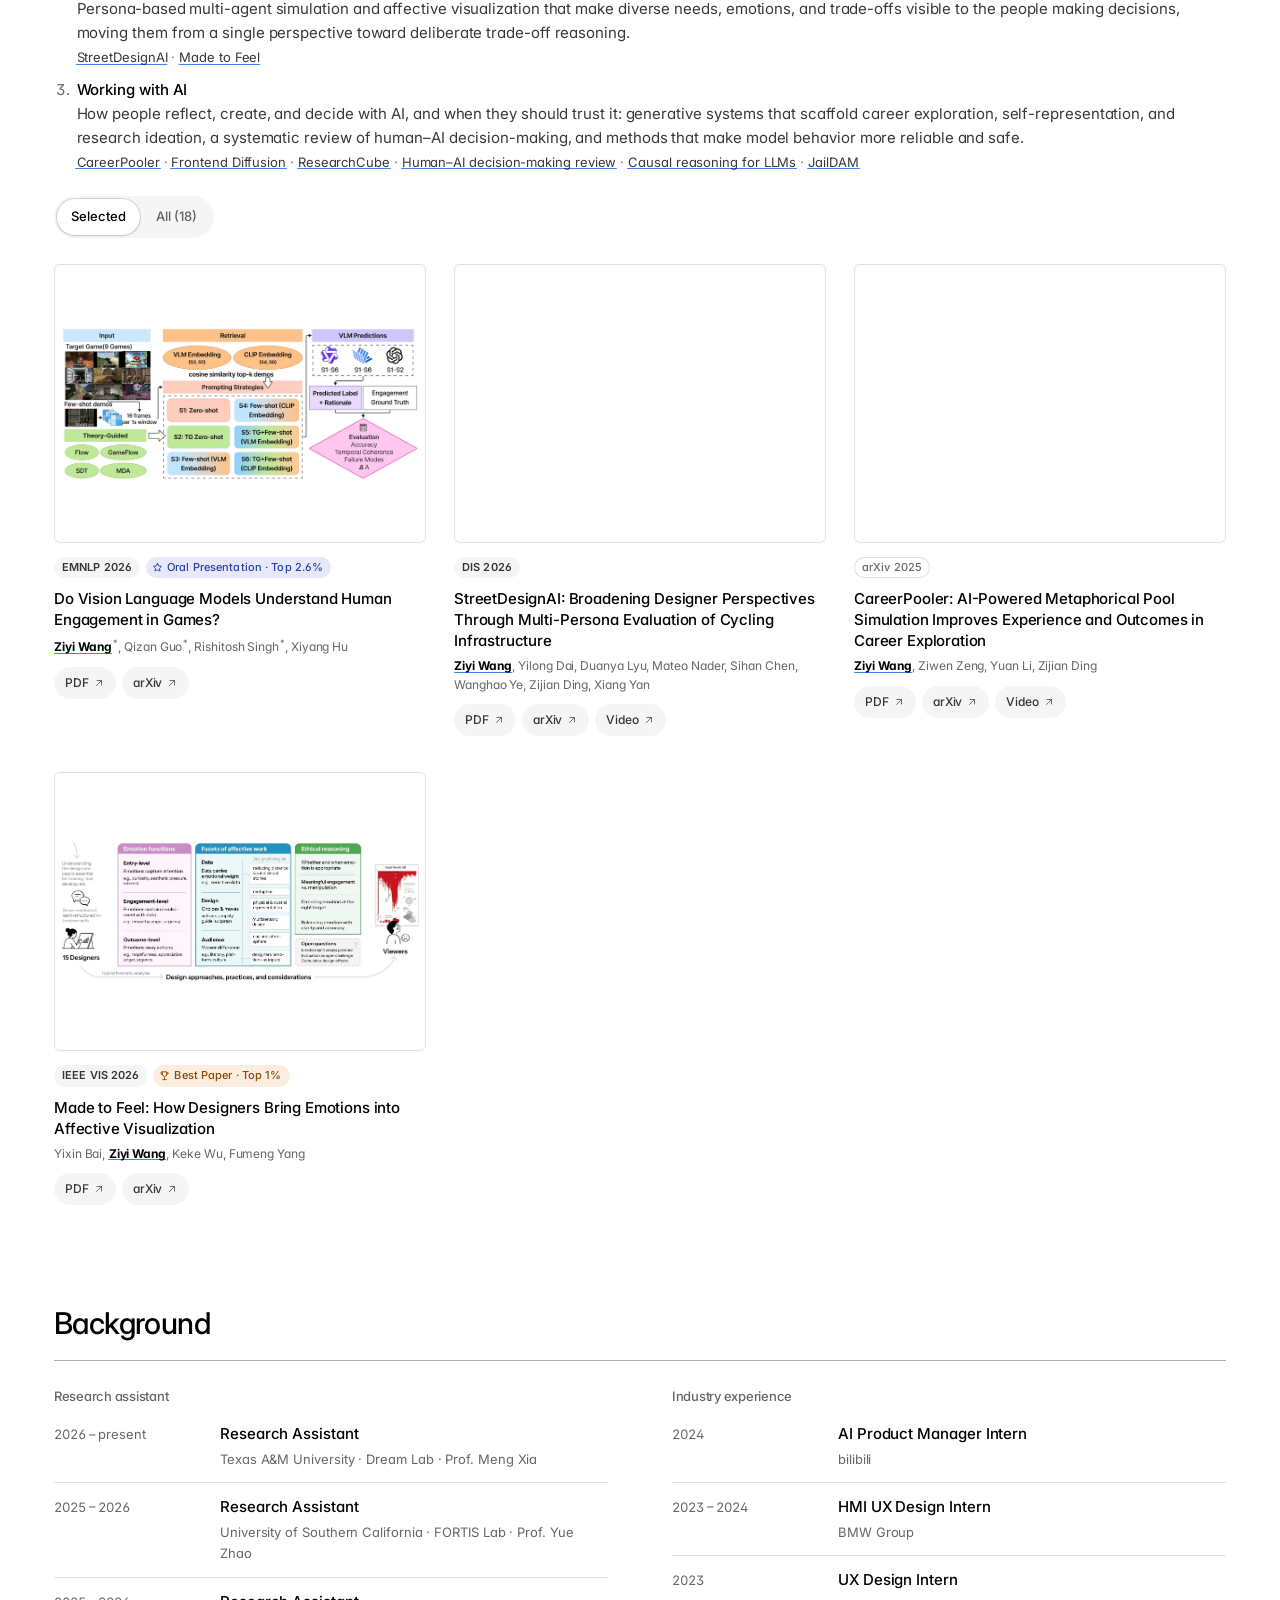
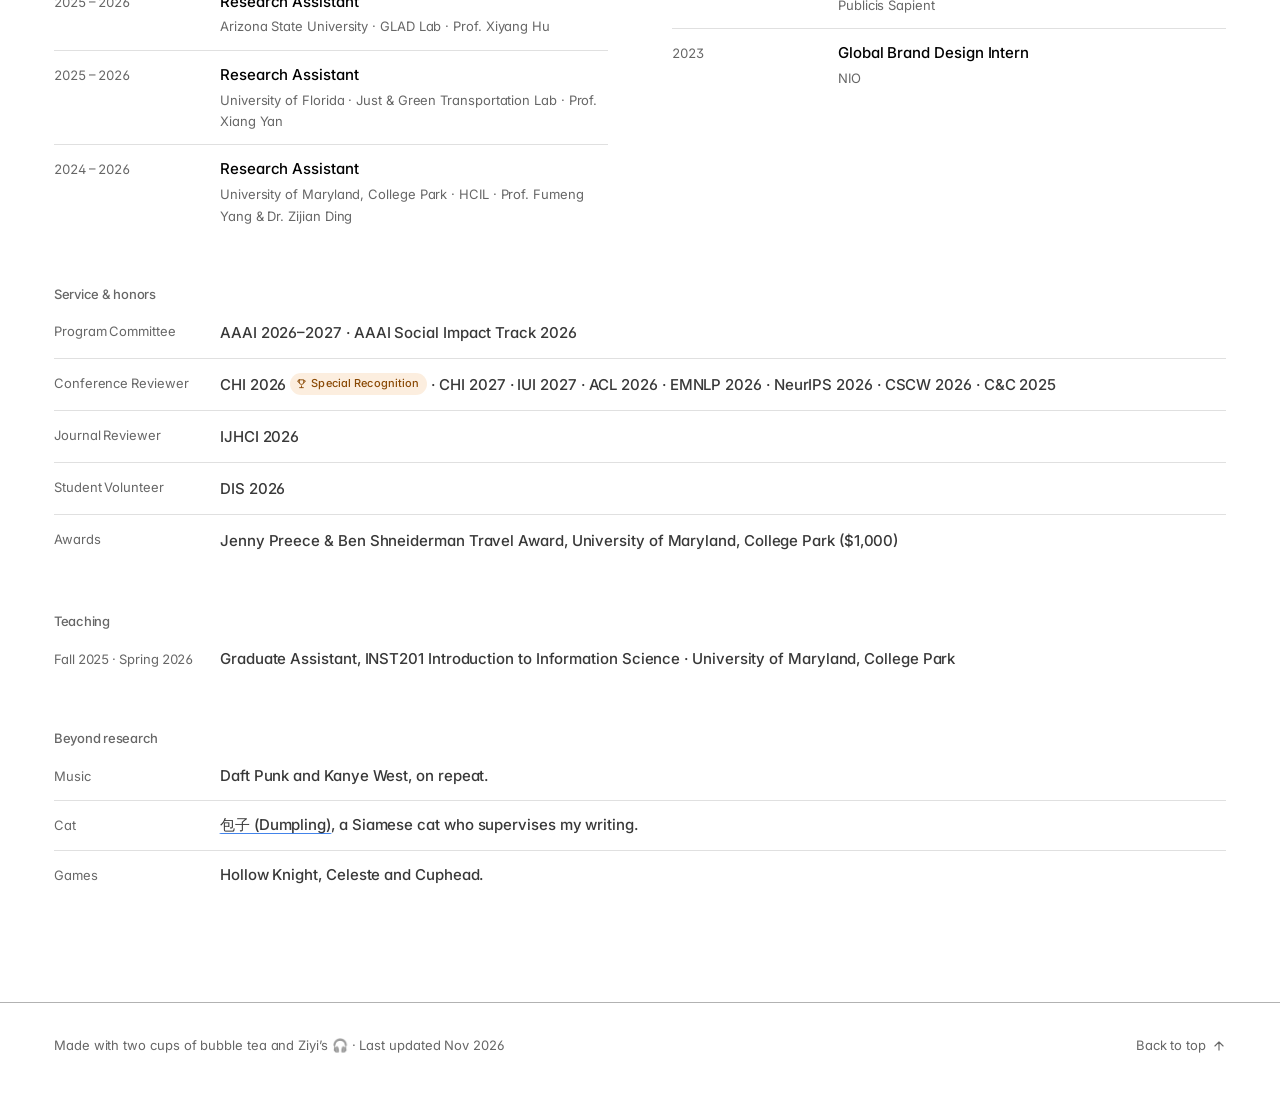
==== commit d2325a65: "Reviewer: IUI 2027" ====
--- a/index.html
+++ b/index.html
@@ -417,7 +417,7 @@
         </div>
         <div class="personal service">
           <h3>Service &amp; honors</h3>
-          <ul class="timeline personal-list"><li><span class="when">Program Committee</span><span class="what">AAAI 2026–2027 · AAAI Social Impact Track 2026</span></li><li><span class="when">Conference Reviewer</span><span class="what">CHI 2026 <span class="badge badge-award"><svg viewBox="0 0 24 24" fill="none" stroke="currentColor" stroke-width="2" stroke-linecap="round" stroke-linejoin="round" aria-hidden="true"><path d="M8 21h8M12 17v4M7 4h10v5a5 5 0 0 1-10 0V4z"/><path d="M7 6H4a3 3 0 0 0 3 4M17 6h3a3 3 0 0 1-3 4"/></svg>Special Recognition</span> · CHI 2027 · ACL 2026 · EMNLP 2026 · NeurIPS 2026 · CSCW 2026 · C&amp;C 2025</span></li><li><span class="when">Journal Reviewer</span><span class="what">IJHCI 2026</span></li><li><span class="when">Student Volunteer</span><span class="what">DIS 2026</span></li><li><span class="when">Awards</span><span class="what">Jenny Preece &amp; Ben Shneiderman Travel Award, University of Maryland, College Park ($1,000)</span></li></ul>
+          <ul class="timeline personal-list"><li><span class="when">Program Committee</span><span class="what">AAAI 2026–2027 · AAAI Social Impact Track 2026</span></li><li><span class="when">Conference Reviewer</span><span class="what">CHI 2026 <span class="badge badge-award"><svg viewBox="0 0 24 24" fill="none" stroke="currentColor" stroke-width="2" stroke-linecap="round" stroke-linejoin="round" aria-hidden="true"><path d="M8 21h8M12 17v4M7 4h10v5a5 5 0 0 1-10 0V4z"/><path d="M7 6H4a3 3 0 0 0 3 4M17 6h3a3 3 0 0 1-3 4"/></svg>Special Recognition</span> · CHI 2027 · IUI 2027 · ACL 2026 · EMNLP 2026 · NeurIPS 2026 · CSCW 2026 · C&amp;C 2025</span></li><li><span class="when">Journal Reviewer</span><span class="what">IJHCI 2026</span></li><li><span class="when">Student Volunteer</span><span class="what">DIS 2026</span></li><li><span class="when">Awards</span><span class="what">Jenny Preece &amp; Ben Shneiderman Travel Award, University of Maryland, College Park ($1,000)</span></li></ul>
         </div>
         <div class="personal">
           <h3>Teaching</h3>
